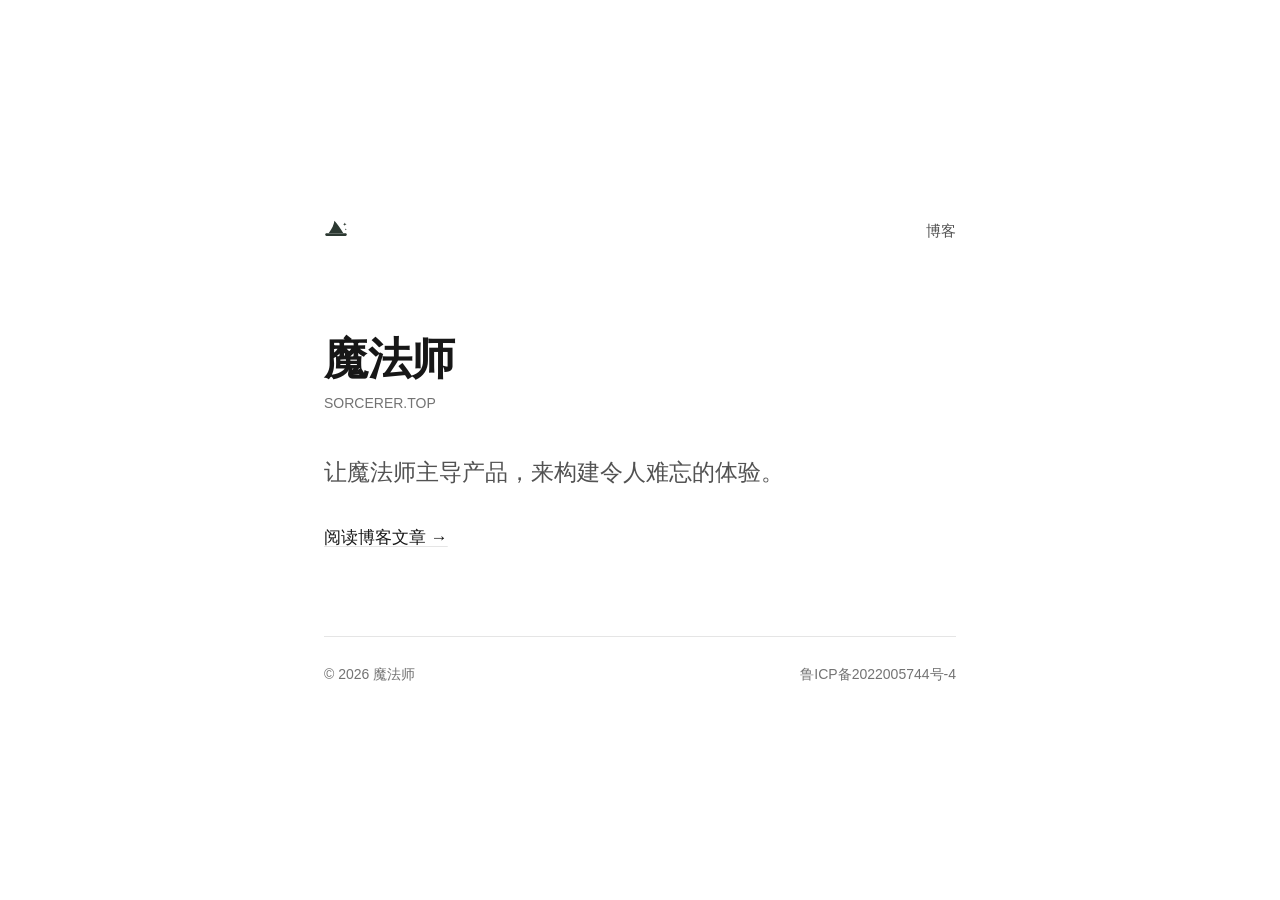
==== index.html @ 6a10215c "Rebuild homepage with minimal typographic layout and new vector mark" ====
<!DOCTYPE html>
<html lang="zh-CN">

<head>
  <meta charset="UTF-8">
  <meta name="viewport" content="width=device-width, initial-scale=1">
  <title>魔法师</title>
  <meta name="description" content="魔法师 —— 让魔法师主导产品，来构建令人难忘的体验。">
  <meta name="theme-color" content="#FFFFFF">
  <link rel="icon" type="image/svg+xml" href="img/mark.svg">
  <link rel="apple-touch-icon" sizes="180x180" href="img/logo.webp">
  <meta name="apple-mobile-web-app-title" content="魔法师">
  <link rel="stylesheet" href="main.css?v=3">
</head>

<body>
  <div class="wrap">

    <header class="head">
      <img class="mark" src="img/mark.svg" alt="" width="24" height="24">
      <a class="blog" href="https://blog.20020831.xyz/" target="_blank" rel="noopener">博客</a>
    </header>

    <main class="main">
      <h1 class="name">魔法师</h1>
      <p class="domain">SORCERER.TOP</p>

      <p class="intro">让魔法师主导产品，来构建令人难忘的体验。</p>

      <p class="more">
        <a href="https://blog.20020831.xyz/" target="_blank" rel="noopener">阅读博客文章&nbsp;→</a>
      </p>
    </main>

    <footer class="foot">
      <span>© 2026 魔法师</span>
      <a class="beian" href="https://beian.miit.gov.cn/" rel="nofollow" target="_blank"><img src="https://vip-img.mofashi.ltd/2/2024/03/05/65e7168e4a93c.png" alt="">鲁ICP备2022005744号-4</a>
    </footer>

  </div>
</body>

</html>
---- main.css ----
@charset "UTF-8";

/* ============================================================
   魔法师 · SORCERER.TOP
   ============================================================ */

:root {
  --bg: #ffffff;
  --text: #171717;
  --text-2: #525252;
  --text-3: #737373;
  --line: #e5e5e5;
}

* {
  box-sizing: border-box;
  margin: 0;
  padding: 0;
}

html {
  -webkit-text-size-adjust: 100%;
}

body {
  background: var(--bg);
  color: var(--text);
  font-family: -apple-system, BlinkMacSystemFont, "Segoe UI", "PingFang SC",
    "Hiragino Sans GB", "Microsoft YaHei", "Noto Sans SC", sans-serif;
  font-size: 16px;
  line-height: 1.6;
  -webkit-font-smoothing: antialiased;
  text-rendering: optimizeLegibility;
}

a {
  color: var(--text);
  text-decoration: none;
}

a:focus-visible {
  outline: 2px solid var(--text);
  outline-offset: 3px;
  border-radius: 2px;
}

p a {
  text-decoration: underline;
  text-decoration-color: var(--line);
  text-decoration-thickness: 1px;
  text-underline-offset: 3px;
  transition: text-decoration-color 150ms ease-out, color 150ms ease-out;
}

p a:hover {
  text-decoration-color: var(--text);
}

/* ============================================================
   骨架
   ============================================================ */

.wrap {
  display: flex;
  flex-direction: column;
  justify-content: center;
  min-height: 100svh;
  max-width: 680px;
  margin: 0 auto;
  padding: 48px 24px;
}

/* ============================================================
   顶栏
   ============================================================ */

.head {
  display: flex;
  align-items: center;
  justify-content: space-between;
  gap: 16px;
}

.mark {
  display: block;
  width: 24px;
  height: 24px;
  opacity: 0.9;
}

.blog {
  font-size: 15px;
  color: var(--text-2);
  padding: 4px 0;
  transition: color 150ms ease-out;
}

.blog:hover {
  color: var(--text);
}

/* ============================================================
   主体
   ============================================================ */

.main {
  margin-top: clamp(44px, 11vh, 84px);
}

.name {
  font-size: 44px;
  font-weight: 600;
  line-height: 1.25;
  letter-spacing: -0.01em;
}

.domain {
  margin-top: 6px;
  font-size: 14px;
  color: var(--text-3);
}

.intro {
  max-width: 24em;
  margin-top: 40px;
  font-size: 23px;
  font-weight: 400;
  line-height: 1.65;
  color: var(--text-2);
}

.more {
  margin-top: 32px;
  font-size: 17px;
}

/* ============================================================
   页脚
   ============================================================ */

.foot {
  display: flex;
  flex-wrap: wrap;
  align-items: center;
  justify-content: space-between;
  gap: 12px;
  margin-top: clamp(48px, 11vh, 84px);
  padding-top: 26px;
  border-top: 1px solid var(--line);
  font-size: 14px;
  color: var(--text-3);
}

.beian {
  display: inline-flex;
  align-items: center;
  gap: 6px;
  color: var(--text-3);
  transition: color 150ms ease-out;
}

.beian img {
  width: 14px;
  height: 14px;
  opacity: 0.55;
  filter: grayscale(1);
}

.beian:hover {
  color: var(--text);
}

/* ============================================================
   窄屏
   ============================================================ */

@media (max-width: 560px) {
  .name {
    font-size: 34px;
  }

  .intro {
    margin-top: 32px;
    font-size: 19px;
    line-height: 1.7;
  }

  .main {
    margin-top: 36px;
  }

  .foot {
    flex-direction: column;
    align-items: flex-start;
    gap: 10px;
  }
}

@media (prefers-reduced-motion: reduce) {
  * {
    transition: none !important;
  }
}
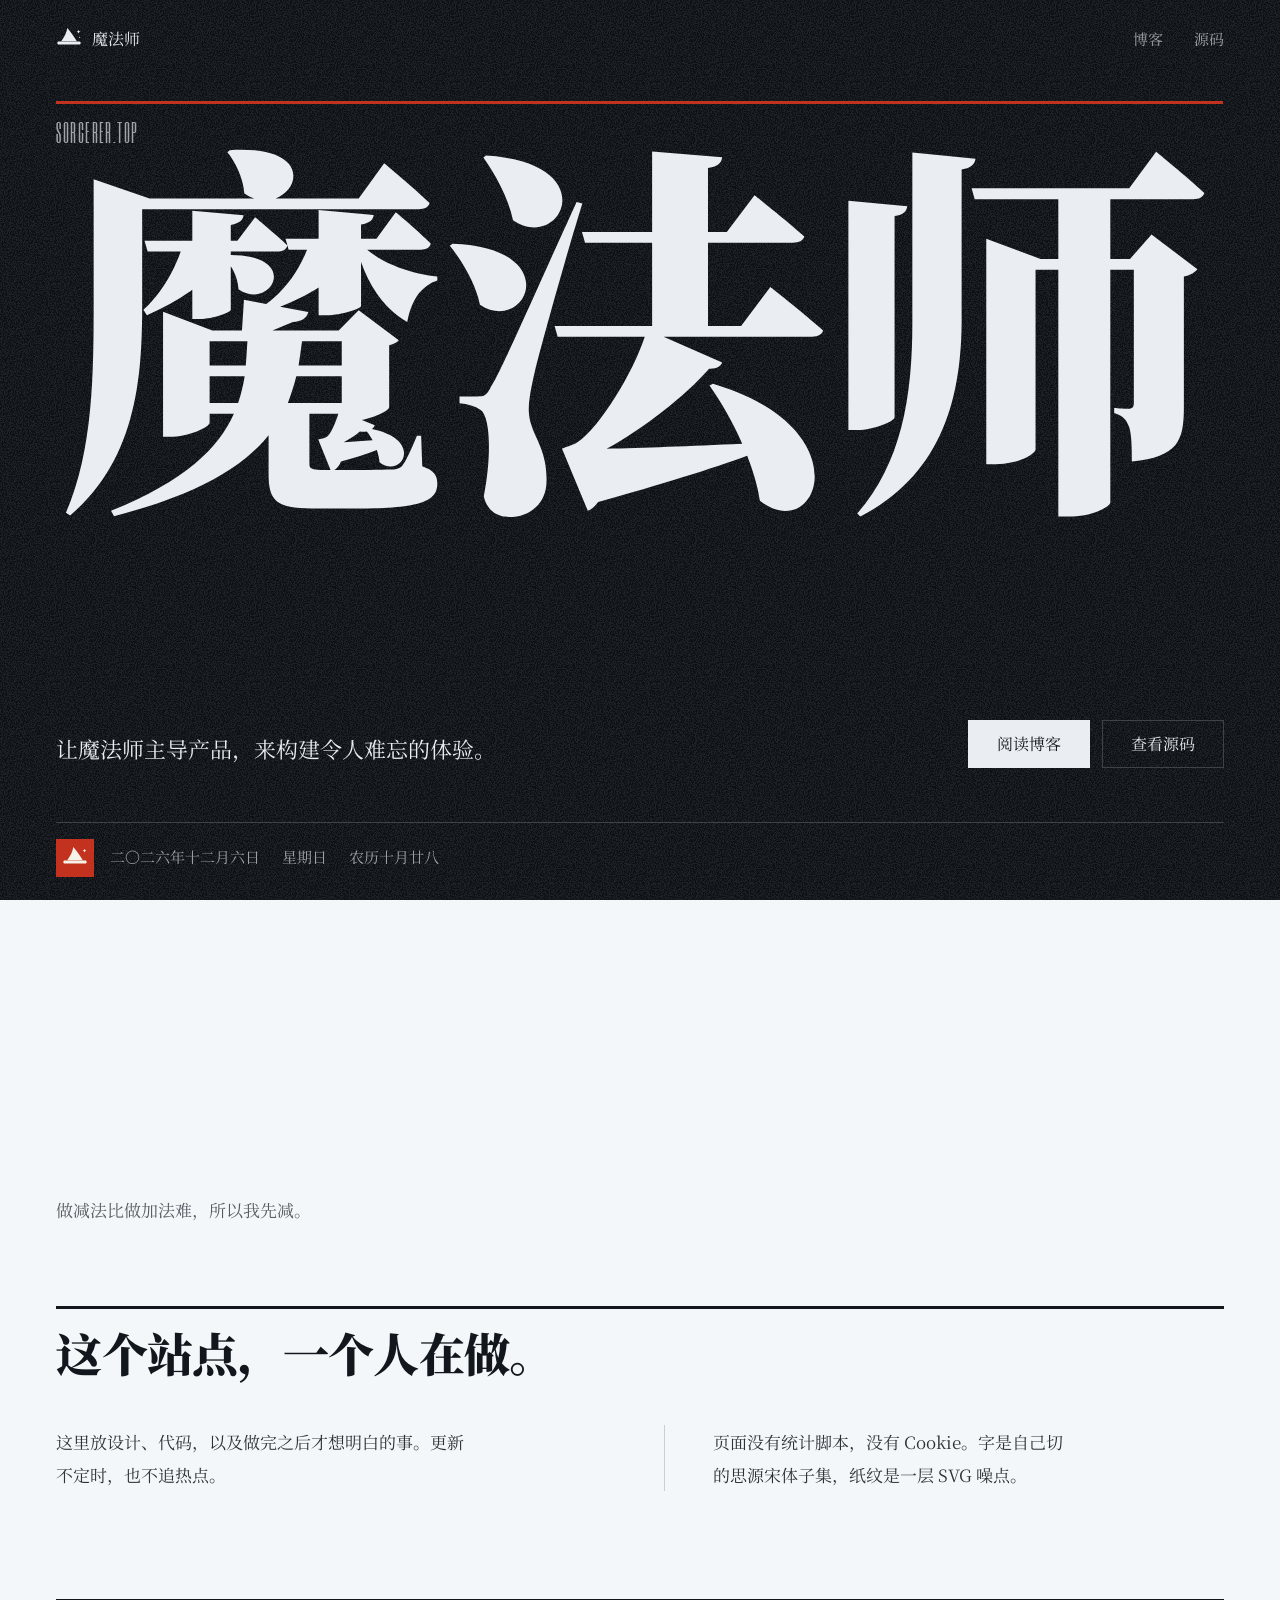
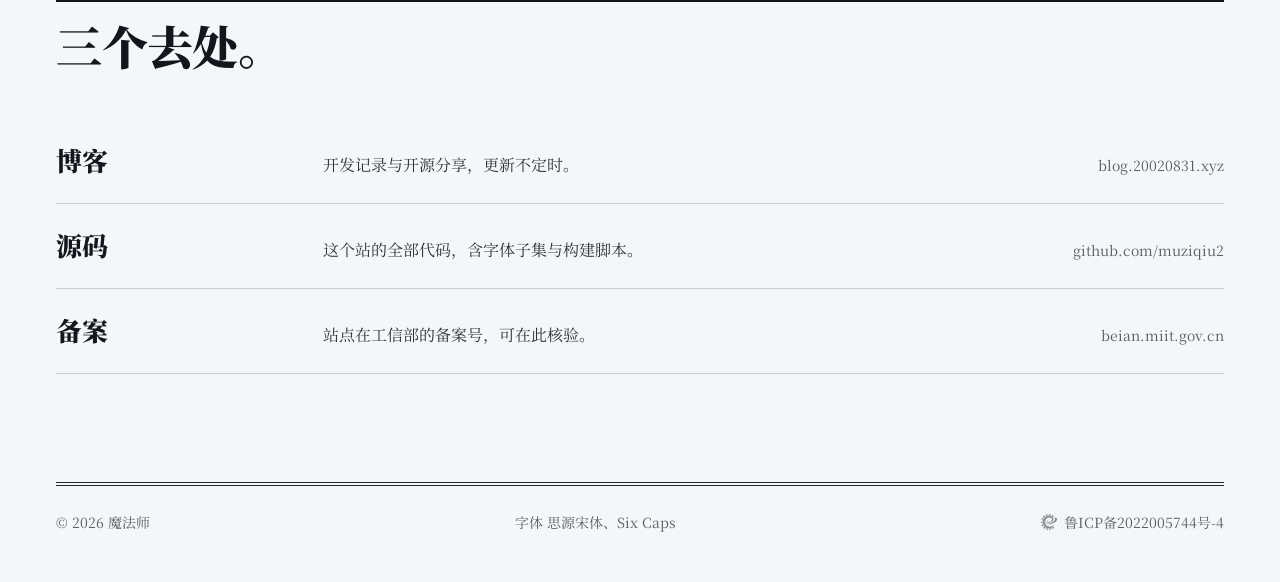
==== commit adbdf623: "Redesign: printed-bill identity, subset serif type, ink band hero - 视觉：一张单页招贴，凉白纸、墨黑、一枚朱红（broadside " ====
--- a/index.html
+++ b/index.html
@@ -4,40 +4,136 @@
 <head>
   <meta charset="UTF-8">
   <meta name="viewport" content="width=device-width, initial-scale=1">
-  <title>魔法师</title>
+  <title>魔法师 · SORCERER.TOP</title>
   <meta name="description" content="魔法师 —— 让魔法师主导产品，来构建令人难忘的体验。">
-  <meta name="theme-color" content="#FFFFFF">
+  <meta name="theme-color" content="#14171c">
+  <script>document.documentElement.classList.add("js");</script>
   <link rel="icon" type="image/svg+xml" href="img/mark.svg">
   <link rel="apple-touch-icon" sizes="180x180" href="img/logo.webp">
   <meta name="apple-mobile-web-app-title" content="魔法师">
-  <link rel="stylesheet" href="main.css?v=3">
+  <link rel="preload" href="fonts/serif-900.woff2" as="font" type="font/woff2" crossorigin>
+  <link rel="preload" href="fonts/serif-400.woff2" as="font" type="font/woff2" crossorigin>
+  <link rel="preload" href="fonts/sixcaps-400.woff2" as="font" type="font/woff2" crossorigin>
+  <link rel="stylesheet" href="main.css?v=4">
+  <script type="application/ld+json">
+    {"@context":"https://schema.org","@type":"WebSite","name":"魔法师","alternateName":"SORCERER.TOP","url":"https://sorcerer.top/","description":"让魔法师主导产品，来构建令人难忘的体验。"}
+  </script>
 </head>
 
 <body>
-  <div class="wrap">
+  <a class="skip" href="#main">跳到正文</a>
 
-    <header class="head">
-      <img class="mark" src="img/mark.svg" alt="" width="24" height="24">
-      <a class="blog" href="https://blog.20020831.xyz/" target="_blank" rel="noopener">博客</a>
-    </header>
+  <header class="hero grain">
+    <div class="shell hero__shell">
 
-    <main class="main">
-      <h1 class="name">魔法师</h1>
-      <p class="domain">SORCERER.TOP</p>
+      <div class="topline">
+        <a class="brand" href="/" aria-label="魔法师，回到首页">
+          <svg class="brand__mark" viewBox="0 0 120 120" width="26" height="26" aria-hidden="true" focusable="false">
+            <g fill="currentColor">
+              <path d="M52 9C50 27 40 50 24 70H96C82 46 66 24 52 9Z" />
+              <path d="M12 71H108C111.3 71 114 74.1 114 78S111.3 85 108 85H12C8.7 85 6 81.9 6 78S8.7 71 12 71Z" />
+              <path transform="translate(104 26)" d="M0-9C1-3.5 3.5-1 9 0C3.5 1 1 3.5 0 9C-1 3.5-3.5 1-9 0C-3.5-1-1-3.5 0-9Z" />
+              <path transform="translate(109 52) scale(.45)" d="M0-9C1-3.5 3.5-1 9 0C3.5 1 1 3.5 0 9C-1 3.5-3.5 1-9 0C-3.5-1-1-3.5 0-9Z" />
+            </g>
+          </svg>
+          <span class="brand__name">魔法师</span>
+        </a>
+        <nav class="nav" aria-label="主导航">
+          <a href="https://blog.20020831.xyz/" target="_blank" rel="noopener">博客</a>
+          <a href="https://github.com/muziqiu2/sorcerer" target="_blank" rel="noopener">源码</a>
+        </nav>
+      </div>
 
-      <p class="intro">让魔法师主导产品，来构建令人难忘的体验。</p>
+      <hr class="rule">
 
-      <p class="more">
-        <a href="https://blog.20020831.xyz/" target="_blank" rel="noopener">阅读博客文章&nbsp;→</a>
-      </p>
-    </main>
+      <p class="wordmark">SORCERER.TOP</p>
 
-    <footer class="foot">
-      <span>© 2026 魔法师</span>
-      <a class="beian" href="https://beian.miit.gov.cn/" rel="nofollow" target="_blank"><img src="https://vip-img.mofashi.ltd/2/2024/03/05/65e7168e4a93c.png" alt="">鲁ICP备2022005744号-4</a>
-    </footer>
+      <h1 class="masthead"><span class="masthead__fit">魔法师</span></h1>
 
-  </div>
+      <div class="hero__foot">
+        <p class="lede">让魔法师主导产品，来构建令人难忘的体验。</p>
+        <div class="actions">
+          <a class="btn btn--solid" href="https://blog.20020831.xyz/" target="_blank" rel="noopener">阅读博客</a>
+          <a class="btn btn--ghost" href="https://github.com/muziqiu2/sorcerer" target="_blank" rel="noopener">查看源码</a>
+        </div>
+      </div>
+
+      <div class="dateline">
+        <span class="seal" aria-hidden="true">
+          <svg viewBox="0 0 120 120" width="26" height="26">
+            <g fill="currentColor">
+              <path d="M52 9C50 27 40 50 24 70H96C82 46 66 24 52 9Z" />
+              <path d="M12 71H108C111.3 71 114 74.1 114 78S111.3 85 108 85H12C8.7 85 6 81.9 6 78S8.7 71 12 71Z" />
+              <path transform="translate(104 26)" d="M0-9C1-3.5 3.5-1 9 0C3.5 1 1 3.5 0 9C-1 3.5-3.5 1-9 0C-3.5-1-1-3.5 0-9Z" />
+            </g>
+          </svg>
+        </span>
+        <p class="dateline__text">
+          <time id="today" datetime="2026-10-29">二〇二六年十月二十九日</time>
+          <span id="weekday">星期四</span>
+          <span id="lunar">农历九月初九</span>
+        </p>
+      </div>
+
+    </div>
+  </header>
+
+  <main id="main">
+
+    <section class="statement shell" aria-labelledby="statement-head">
+      <h2 class="statement__head" id="statement-head">先把问题看穿，<br>再决定它长什么样。</h2>
+      <p class="statement__note">做减法比做加法难，所以我先减。</p>
+    </section>
+
+    <section class="about shell" aria-labelledby="about-head">
+      <h2 class="section-head" id="about-head">这个站点，一个人在做。</h2>
+      <div class="about__body">
+        <p>这里放设计、代码，以及做完之后才想明白的事。更新不定时，也不追热点。</p>
+        <p>页面没有统计脚本，没有 Cookie。字是自己切的思源宋体子集，纸纹是一层 SVG 噪点。</p>
+      </div>
+    </section>
+
+    <section class="places shell" aria-labelledby="places-head">
+      <h2 class="section-head" id="places-head">三个去处。</h2>
+      <ul class="rows">
+        <li>
+          <a class="row" href="https://blog.20020831.xyz/" target="_blank" rel="noopener">
+            <span class="row__name">博客</span>
+            <span class="row__note">开发记录与开源分享，更新不定时。</span>
+            <span class="row__host">blog.20020831.xyz</span>
+          </a>
+        </li>
+        <li>
+          <a class="row" href="https://github.com/muziqiu2/sorcerer" target="_blank" rel="noopener">
+            <span class="row__name">源码</span>
+            <span class="row__note">这个站的全部代码，含字体子集与构建脚本。</span>
+            <span class="row__host">github.com/muziqiu2</span>
+          </a>
+        </li>
+        <li>
+          <a class="row" href="https://beian.miit.gov.cn/" target="_blank" rel="nofollow noopener">
+            <span class="row__name">备案</span>
+            <span class="row__note">站点在工信部的备案号，可在此核验。</span>
+            <span class="row__host">beian.miit.gov.cn</span>
+          </a>
+        </li>
+      </ul>
+    </section>
+
+  </main>
+
+  <footer class="foot shell">
+    <hr class="foot__rule">
+    <div class="foot__grid">
+      <p>© <span id="year">2026</span> 魔法师</p>
+      <p class="foot__colophon">字体 思源宋体、Six Caps</p>
+      <a class="beian" href="https://beian.miit.gov.cn/" target="_blank" rel="nofollow noopener">
+        <img src="img/beian.png" alt="" width="16" height="16">鲁ICP备2022005744号-4
+      </a>
+    </div>
+  </footer>
+
+  <script src="js/app.js?v=4" defer></script>
 </body>
 
 </html>
--- a/main.css
+++ b/main.css
@@ -1,203 +1,2 @@
-@charset "UTF-8";
-
-/* ============================================================
-   魔法师 · SORCERER.TOP
-   ============================================================ */
-
-:root {
-  --bg: #ffffff;
-  --text: #171717;
-  --text-2: #525252;
-  --text-3: #737373;
-  --line: #e5e5e5;
-}
-
-* {
-  box-sizing: border-box;
-  margin: 0;
-  padding: 0;
-}
-
-html {
-  -webkit-text-size-adjust: 100%;
-}
-
-body {
-  background: var(--bg);
-  color: var(--text);
-  font-family: -apple-system, BlinkMacSystemFont, "Segoe UI", "PingFang SC",
-    "Hiragino Sans GB", "Microsoft YaHei", "Noto Sans SC", sans-serif;
-  font-size: 16px;
-  line-height: 1.6;
-  -webkit-font-smoothing: antialiased;
-  text-rendering: optimizeLegibility;
-}
-
-a {
-  color: var(--text);
-  text-decoration: none;
-}
-
-a:focus-visible {
-  outline: 2px solid var(--text);
-  outline-offset: 3px;
-  border-radius: 2px;
-}
-
-p a {
-  text-decoration: underline;
-  text-decoration-color: var(--line);
-  text-decoration-thickness: 1px;
-  text-underline-offset: 3px;
-  transition: text-decoration-color 150ms ease-out, color 150ms ease-out;
-}
-
-p a:hover {
-  text-decoration-color: var(--text);
-}
-
-/* ============================================================
-   骨架
-   ============================================================ */
-
-.wrap {
-  display: flex;
-  flex-direction: column;
-  justify-content: center;
-  min-height: 100svh;
-  max-width: 680px;
-  margin: 0 auto;
-  padding: 48px 24px;
-}
-
-/* ============================================================
-   顶栏
-   ============================================================ */
-
-.head {
-  display: flex;
-  align-items: center;
-  justify-content: space-between;
-  gap: 16px;
-}
-
-.mark {
-  display: block;
-  width: 24px;
-  height: 24px;
-  opacity: 0.9;
-}
-
-.blog {
-  font-size: 15px;
-  color: var(--text-2);
-  padding: 4px 0;
-  transition: color 150ms ease-out;
-}
-
-.blog:hover {
-  color: var(--text);
-}
-
-/* ============================================================
-   主体
-   ============================================================ */
-
-.main {
-  margin-top: clamp(44px, 11vh, 84px);
-}
-
-.name {
-  font-size: 44px;
-  font-weight: 600;
-  line-height: 1.25;
-  letter-spacing: -0.01em;
-}
-
-.domain {
-  margin-top: 6px;
-  font-size: 14px;
-  color: var(--text-3);
-}
-
-.intro {
-  max-width: 24em;
-  margin-top: 40px;
-  font-size: 23px;
-  font-weight: 400;
-  line-height: 1.65;
-  color: var(--text-2);
-}
-
-.more {
-  margin-top: 32px;
-  font-size: 17px;
-}
-
-/* ============================================================
-   页脚
-   ============================================================ */
-
-.foot {
-  display: flex;
-  flex-wrap: wrap;
-  align-items: center;
-  justify-content: space-between;
-  gap: 12px;
-  margin-top: clamp(48px, 11vh, 84px);
-  padding-top: 26px;
-  border-top: 1px solid var(--line);
-  font-size: 14px;
-  color: var(--text-3);
-}
-
-.beian {
-  display: inline-flex;
-  align-items: center;
-  gap: 6px;
-  color: var(--text-3);
-  transition: color 150ms ease-out;
-}
-
-.beian img {
-  width: 14px;
-  height: 14px;
-  opacity: 0.55;
-  filter: grayscale(1);
-}
-
-.beian:hover {
-  color: var(--text);
-}
-
-/* ============================================================
-   窄屏
-   ============================================================ */
-
-@media (max-width: 560px) {
-  .name {
-    font-size: 34px;
-  }
-
-  .intro {
-    margin-top: 32px;
-    font-size: 19px;
-    line-height: 1.7;
-  }
-
-  .main {
-    margin-top: 36px;
-  }
-
-  .foot {
-    flex-direction: column;
-    align-items: flex-start;
-    gap: 10px;
-  }
-}
-
-@media (prefers-reduced-motion: reduce) {
-  * {
-    transition: none !important;
-  }
-}
+/* Hallmark · theme: broadside, adapted · critique: P5 H5 E4 S5 R4 V4 · weakest E, one hero rule collapsed to zero width in flex, fixed */
+:root{--color-paper: oklch(97.4% .005 250);--color-paper-2: oklch(94.6% .007 250);--color-ink: oklch(20% .014 250);--color-ink-band: oklch(17.5% .012 250);--color-ink-2: oklch(31% .012 250);--color-muted: oklch(47% .011 250);--color-rule: oklch(85% .008 250);--color-rule-ink: oklch(28% .012 250);--color-on-ink: oklch(94.5% .006 250);--color-on-ink-muted: oklch(72% .008 250);--color-on-ink-line: oklch(38% .01 250);--color-accent: oklch(54% .185 31);--color-accent-ink: oklch(96% .012 80);--color-focus: oklch(54% .185 31);--font-serif: "Sorcerer Serif", "Songti SC", "Noto Serif CJK SC", "Source Han Serif SC", SimSun, serif;--font-mark: "Six Caps", "Arial Narrow", "Helvetica Neue", sans-serif;--tracking-mark: .06em;--rule-hair: 1px;--rule-bar: 3px;--space-3xs: .25rem;--space-2xs: .5rem;--space-xs: .75rem;--space-sm: 1rem;--space-md: 1.5rem;--space-lg: 2rem;--space-xl: 3rem;--space-2xl: 4.5rem;--space-3xl: 7rem;--space-side: clamp(1.25rem, 4.4vw, 4.75rem);--space-block-top: clamp(1rem, 2.4vh, 1.75rem);--space-block-bottom: clamp(1.25rem, 2.6vh, 2rem);--space-gutter: clamp(1.1rem, 2.4vw, 2rem);--space-flow: clamp(2rem, 6vh, 3.5rem);--space-head: clamp(2rem, 5vh, 3.5rem);--space-sect: clamp(4.5rem, 12vh, 8.5rem);--ease-out: cubic-bezier(.16, 1, .3, 1);--ease-in: cubic-bezier(.7, 0, .84, 0);--dur-micro: .12s;--dur-short: .22s;--dur-long: .42s;--texture-opacity: .07}@font-face{font-family:"Sorcerer Serif";src:url(fonts/serif-400.woff2) format("woff2");font-weight:400;font-style:normal;font-display:swap}@font-face{font-family:"Sorcerer Serif";src:url(fonts/serif-900.woff2) format("woff2");font-weight:900;font-style:normal;font-display:swap}@font-face{font-family:Six Caps;src:url(fonts/sixcaps-400.woff2) format("woff2");font-weight:400;font-style:normal;font-display:swap}*,*:before,*:after{box-sizing:border-box}html{overflow-x:clip;scrollbar-color:var(--color-rule-ink) var(--color-paper);-webkit-text-size-adjust:100%}body{overflow-x:clip;margin:0;background:var(--color-paper);color:var(--color-ink-2);font-family:var(--font-serif);font-size:1.0625rem;line-height:1.75;font-synthesis:none;-webkit-font-smoothing:antialiased;text-rendering:optimizeLegibility}h1,h2,p,ul,figure{margin:0}h1,h2{text-wrap:balance}ul{padding:0;list-style:none}a{color:inherit;text-decoration:none}img,svg{display:block;max-width:100%}::selection{background:var(--color-accent);color:var(--color-accent-ink)}:focus-visible{outline:2px solid var(--color-focus);outline-offset:4px;border-radius:1px}.skip{position:absolute;top:-100%;left:var(--space-sm);z-index:100;padding:var(--space-2xs) var(--space-sm);background:var(--color-ink);color:var(--color-paper);font-size:.875rem}.skip:focus{top:var(--space-2xs)}.shell{width:100%;max-width:1360px;margin-inline:auto;padding-inline:var(--space-side)}.hero{position:relative;isolation:isolate;display:flex;flex-direction:column;min-height:100svh;background:var(--color-ink-band);color:var(--color-on-ink)}.grain:after{content:"";position:absolute;inset:0;z-index:1;pointer-events:none;opacity:var(--texture-opacity);background-size:200px 200px;background-image:url("data:image/svg+xml,%3Csvg xmlns='http://www.w3.org/2000/svg' width='200' height='200'%3E%3Cfilter id='g'%3E%3CfeTurbulence type='fractalNoise' baseFrequency='0.85' numOctaves='2' stitchTiles='stitch'/%3E%3CfeColorMatrix values='0 0 0 0 1 0 0 0 0 1 0 0 0 0 1 0 0 0 9 -4'/%3E%3C/filter%3E%3Crect width='100%25' height='100%25' filter='url(%23g)'/%3E%3C/svg%3E")}.hero__shell{container-type:inline-size;position:relative;z-index:2;display:flex;flex:1;flex-direction:column;padding-block:var(--space-block-top) var(--space-block-bottom)}.topline{display:flex;align-items:center;justify-content:space-between;gap:var(--space-sm)}.brand{display:inline-flex;align-items:center;gap:.6rem;padding-block:var(--space-3xs)}.brand__mark{color:var(--color-on-ink)}.brand__name{font-size:1rem;line-height:1;color:var(--color-on-ink)}.nav{display:flex;gap:var(--space-gutter);font-size:.9375rem;line-height:1}.nav a{padding-block:.55rem;color:var(--color-on-ink-muted);border-bottom:var(--rule-hair) solid transparent;transition:color var(--dur-short) var(--ease-out),border-color var(--dur-short) var(--ease-out)}.nav a:hover,.nav a:active{color:var(--color-on-ink);border-color:var(--color-accent)}.rule{width:100%;height:var(--rule-bar);margin:var(--space-head) 0 0;border:0;background:var(--color-accent);transform-origin:left center}.wordmark{margin-top:var(--space-sm);font-family:var(--font-mark);font-size:clamp(1.0625rem,2.1cqi,1.5rem);font-weight:400;line-height:1;letter-spacing:var(--tracking-mark);color:var(--color-on-ink-muted)}.masthead{margin-top:var(--space-3xs);font-weight:900;line-height:.86;letter-spacing:-.01em;color:var(--color-on-ink);overflow-wrap:break-word;min-width:0}.masthead__fit{display:block;font-size:33cqi;white-space:nowrap}.hero__foot{display:flex;flex-wrap:wrap;align-items:flex-end;justify-content:space-between;gap:var(--space-md) var(--space-xl);margin-top:auto;padding-top:var(--space-flow)}.lede{max-width:22em;font-size:clamp(1.0625rem,2.2cqi,1.375rem);line-height:1.7;color:var(--color-on-ink)}.actions{display:flex;flex-wrap:wrap;gap:var(--space-xs)}.btn{display:inline-flex;align-items:center;justify-content:center;min-height:48px;padding-inline:clamp(1.25rem,2.4cqi,1.75rem);border:var(--rule-hair) solid currentColor;font-size:1rem;line-height:1;transition:background-color var(--dur-short) var(--ease-out),color var(--dur-short) var(--ease-out),border-color var(--dur-short) var(--ease-out)}.btn--solid{background:var(--color-on-ink);border-color:var(--color-on-ink);color:var(--color-ink)}.btn--solid:hover,.btn--solid:active{background:var(--color-accent);border-color:var(--color-accent);color:var(--color-accent-ink)}.btn--ghost{border-color:var(--color-on-ink-line);color:var(--color-on-ink)}.btn--ghost:hover,.btn--ghost:active{border-color:var(--color-on-ink);background:var(--color-on-ink);color:var(--color-ink)}.dateline{display:flex;align-items:center;gap:var(--space-sm);margin-top:var(--space-flow);padding-top:var(--space-sm);border-top:var(--rule-hair) solid var(--color-on-ink-line)}.seal{display:grid;place-items:center;flex:none;width:38px;height:38px;background:var(--color-accent);color:var(--color-accent-ink)}.dateline__text{display:flex;flex-wrap:wrap;gap:.35rem 1.35rem;font-size:.9375rem;line-height:1.5;color:var(--color-on-ink-muted);font-variant-numeric:tabular-nums}.statement{padding-block:var(--space-sect) clamp(3.5rem,9vh,6rem)}.statement__head{max-width:20ch;font-size:clamp(2.15rem,5.4cqi,4.4rem);font-weight:900;line-height:1.18;letter-spacing:-.015em;color:var(--color-ink);overflow-wrap:break-word;min-width:0}.statement__note{max-width:24em;margin-top:var(--space-md);font-size:1.0625rem;color:var(--color-muted)}.section-head{padding-top:var(--space-sm);border-top:var(--rule-bar) solid var(--color-ink);font-size:clamp(2.25rem,3.6cqi,3rem);font-weight:900;line-height:1.2;letter-spacing:-.015em;color:var(--color-ink);overflow-wrap:break-word;min-width:0}.about{padding-bottom:var(--space-sect)}.about__body{display:grid;grid-template-columns:minmax(0,1fr) minmax(0,1fr);gap:var(--space-xl);margin-top:var(--space-head);max-width:74rem}.about__body p{max-width:46ch;font-size:1.0625rem;line-height:1.95}.about__body p+p{padding-left:var(--space-xl);border-left:var(--rule-hair) solid var(--color-rule)}.places{padding-bottom:var(--space-sect)}.rows{margin-top:var(--space-head)}.rows li{border-bottom:var(--rule-hair) solid var(--color-rule)}.row{display:grid;grid-template-columns:minmax(0,2.6fr) minmax(0,7fr) minmax(0,2.4fr);align-items:baseline;gap:var(--space-2xs) var(--space-md);margin-inline:calc(var(--space-sm) * -1);padding:var(--space-md) var(--space-sm);transition:background-color var(--dur-short) var(--ease-out)}.row:hover,.row:active{background:var(--color-paper-2)}.row__name{font-size:clamp(1.25rem,2.2cqi,1.625rem);font-weight:900;line-height:1.3;color:var(--color-ink);text-decoration:underline;text-decoration-color:transparent;text-decoration-thickness:2px;text-underline-offset:.18em;transition:color var(--dur-short) var(--ease-out),text-decoration-color var(--dur-short) var(--ease-out)}.row__note{font-size:1rem;color:var(--color-ink-2)}.row__host{justify-self:end;font-size:.875rem;color:var(--color-muted);transition:color var(--dur-short) var(--ease-out)}.row:hover .row__name,.row:focus-visible .row__name{color:var(--color-accent);text-decoration-color:var(--color-accent)}.row:hover .row__host{color:var(--color-ink)}.foot{padding-bottom:var(--space-xl)}.foot__rule{height:2px;margin:0;border:0;border-top:var(--rule-hair) solid var(--color-rule-ink);border-bottom:var(--rule-hair) solid var(--color-rule-ink);box-sizing:content-box}.foot__grid{display:flex;flex-wrap:wrap;align-items:center;justify-content:space-between;gap:var(--space-xs) var(--space-lg);padding-top:var(--space-md);font-size:.875rem;color:var(--color-muted)}.beian{display:inline-flex;align-items:center;gap:.45rem;color:var(--color-muted);transition:color var(--dur-short) var(--ease-out)}.beian img{width:16px;height:16px;opacity:.75;filter:grayscale(1)}.beian:hover,.beian:active{color:var(--color-ink)}@media (prefers-reduced-motion: no-preference){.js .rule{animation:rule-draw var(--dur-long) var(--ease-out) .12s both}.js .wordmark,.js .masthead,.js .hero__foot,.js .dateline{animation:rise .62s var(--ease-out) both}.js .wordmark{animation-delay:.16s}.js .masthead{animation-delay:.22s}.js .hero__foot{animation-delay:.34s}.js .dateline{animation-delay:.42s}}@keyframes rise{0%{opacity:0;transform:translateY(.5em)}to{opacity:1;transform:none}}@keyframes rule-draw{0%{transform:scaleX(0)}to{transform:none}}@supports (animation-timeline: view()){@media (prefers-reduced-motion: no-preference) and (min-width: 40rem){.statement__head{animation:head-wipe linear both;animation-timeline:view();animation-range:entry 0% cover 35%}}}@keyframes head-wipe{0%{clip-path:inset(0 100% 0 0);transform:translate(-.18em)}to{clip-path:inset(0 0 0 0);transform:none}}.js .statement__head.is-idle{opacity:0;transform:translateY(1.25rem)}.js .statement__head.is-in{opacity:1;transform:none;transition:opacity .62s var(--ease-out),transform .62s var(--ease-out)}@media (max-width: 60rem){.about__body{grid-template-columns:minmax(0,1fr);gap:var(--space-md)}.about__body p+p{padding-left:0;border-left:0;padding-top:var(--space-md);border-top:var(--rule-hair) solid var(--color-rule)}.row{grid-template-columns:minmax(0,1fr);gap:.35rem}.row__host{justify-self:start}}@media (max-width: 40rem){.hero__foot{flex-direction:column;align-items:stretch;margin-top:var(--space-flow)}.dateline{margin-top:auto}.actions{width:100%}.btn{flex:1}.masthead__fit{font-size:32.6cqi}.statement__head{max-width:24ch}.foot__grid{flex-direction:column;align-items:flex-start}}@media (prefers-reduced-motion: reduce){*,*:before,*:after{animation-duration:1ms!important;animation-delay:0ms!important;transition-duration:1ms!important}.js .statement__head.is-idle{opacity:1;transform:none}}
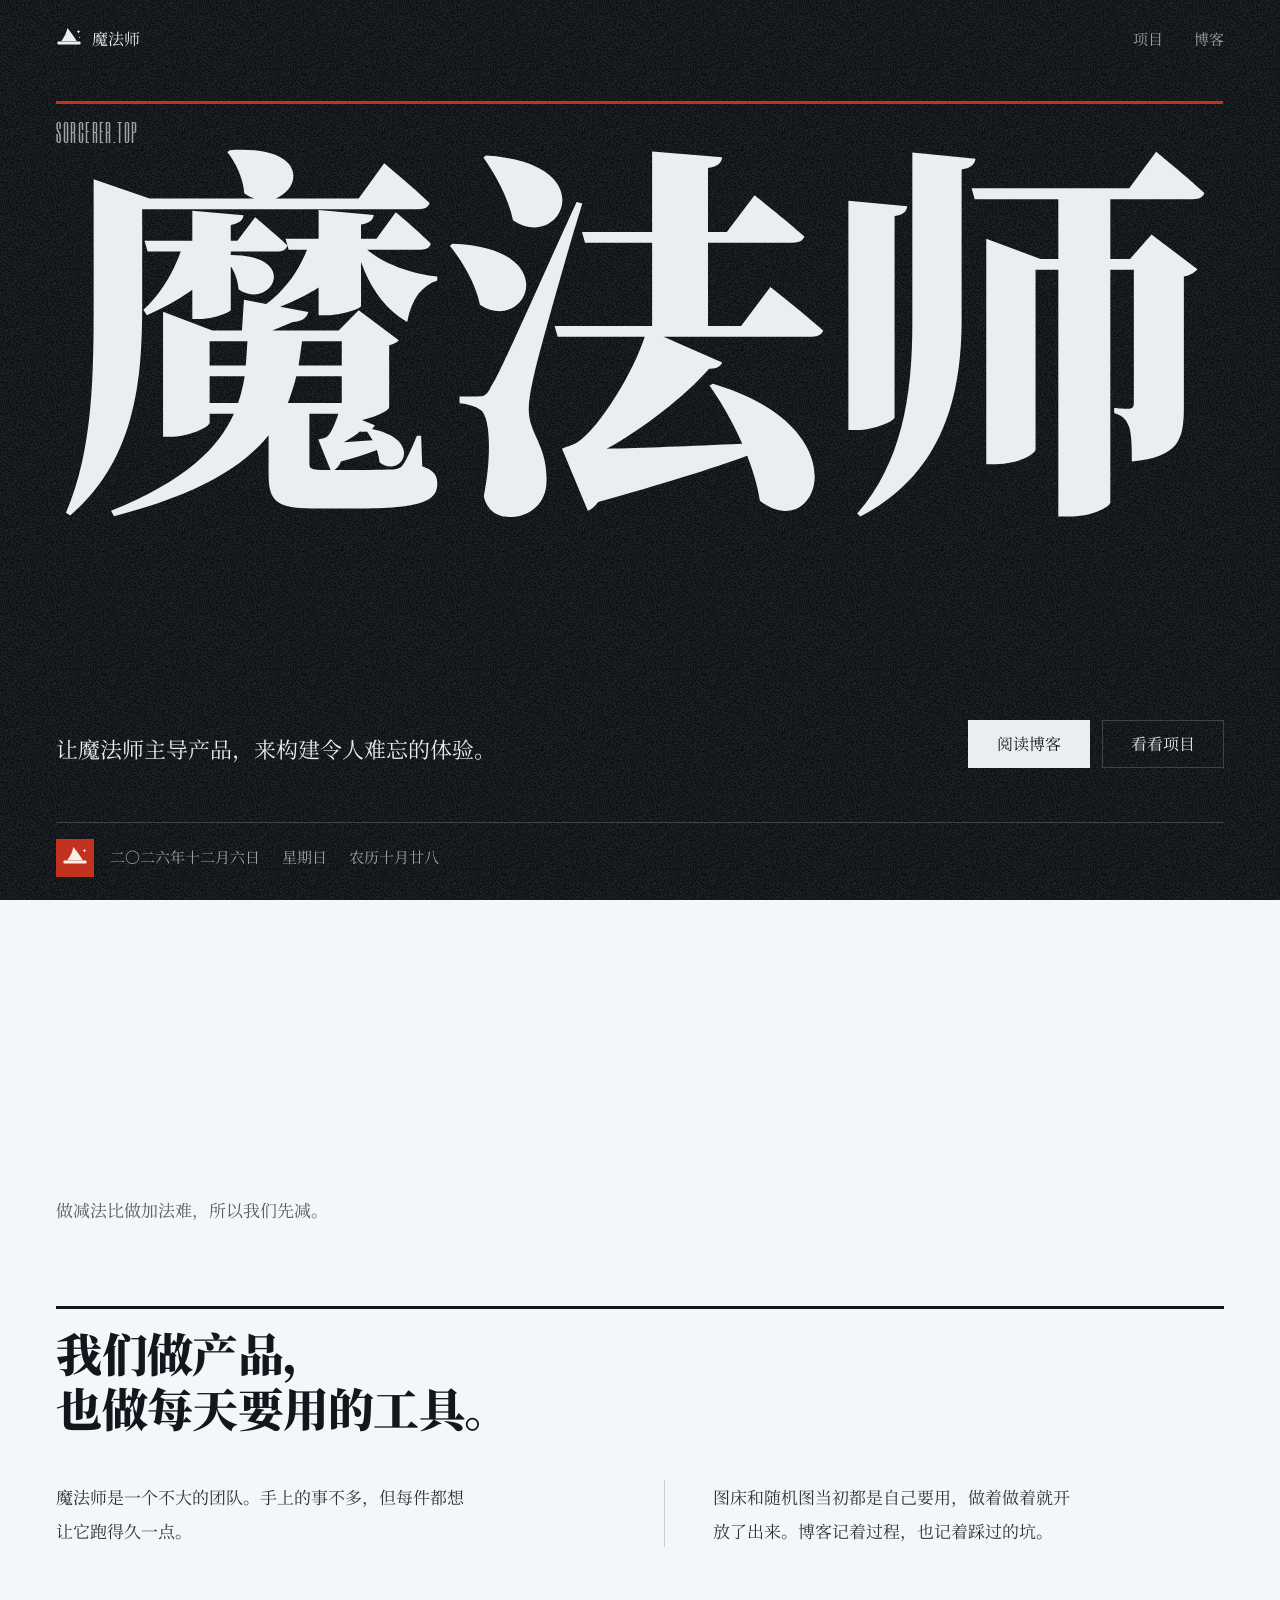
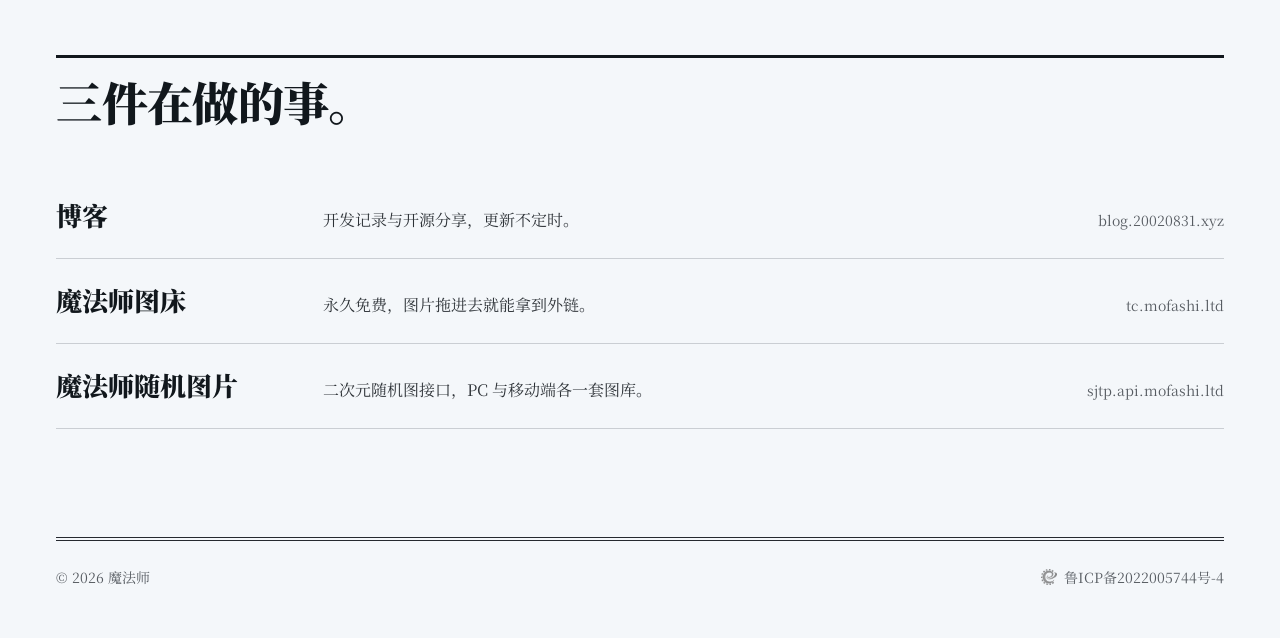
==== commit 81cc0909: "Rewrite copy for the team page, showcase three projects - 文案改为团队视角，删掉一切“这个站怎么做的”自述 - 三个去处改成项目：博客 / 魔" ====
--- a/index.html
+++ b/index.html
@@ -14,9 +14,9 @@
   <link rel="preload" href="fonts/serif-900.woff2" as="font" type="font/woff2" crossorigin>
   <link rel="preload" href="fonts/serif-400.woff2" as="font" type="font/woff2" crossorigin>
   <link rel="preload" href="fonts/sixcaps-400.woff2" as="font" type="font/woff2" crossorigin>
-  <link rel="stylesheet" href="main.css?v=4">
+  <link rel="stylesheet" href="main.css?v=5">
   <script type="application/ld+json">
-    {"@context":"https://schema.org","@type":"WebSite","name":"魔法师","alternateName":"SORCERER.TOP","url":"https://sorcerer.top/","description":"让魔法师主导产品，来构建令人难忘的体验。"}
+    {"@context":"https://schema.org","@type":"Organization","name":"魔法师","alternateName":"SORCERER.TOP","url":"https://sorcerer.top/","description":"让魔法师主导产品，来构建令人难忘的体验。"}
   </script>
 </head>
 
@@ -39,8 +39,8 @@
           <span class="brand__name">魔法师</span>
         </a>
         <nav class="nav" aria-label="主导航">
+          <a href="#projects">项目</a>
           <a href="https://blog.20020831.xyz/" target="_blank" rel="noopener">博客</a>
-          <a href="https://github.com/muziqiu2/sorcerer" target="_blank" rel="noopener">源码</a>
         </nav>
       </div>
 
@@ -54,7 +54,7 @@
         <p class="lede">让魔法师主导产品，来构建令人难忘的体验。</p>
         <div class="actions">
           <a class="btn btn--solid" href="https://blog.20020831.xyz/" target="_blank" rel="noopener">阅读博客</a>
-          <a class="btn btn--ghost" href="https://github.com/muziqiu2/sorcerer" target="_blank" rel="noopener">查看源码</a>
+          <a class="btn btn--ghost" href="#projects">看看项目</a>
         </div>
       </div>
 
@@ -71,7 +71,7 @@
         <p class="dateline__text">
           <time id="today" datetime="2026-10-29">二〇二六年十月二十九日</time>
           <span id="weekday">星期四</span>
-          <span id="lunar">农历九月初九</span>
+          <span id="lunar">农历九月二十</span>
         </p>
       </div>
 
@@ -82,19 +82,19 @@
 
     <section class="statement shell" aria-labelledby="statement-head">
       <h2 class="statement__head" id="statement-head">先把问题看穿，<br>再决定它长什么样。</h2>
-      <p class="statement__note">做减法比做加法难，所以我先减。</p>
+      <p class="statement__note">做减法比做加法难，所以我们先减。</p>
     </section>
 
     <section class="about shell" aria-labelledby="about-head">
-      <h2 class="section-head" id="about-head">这个站点，一个人在做。</h2>
+      <h2 class="section-head" id="about-head">我们做产品，<br class="br-wide">也做每天要用的工具。</h2>
       <div class="about__body">
-        <p>这里放设计、代码，以及做完之后才想明白的事。更新不定时，也不追热点。</p>
-        <p>页面没有统计脚本，没有 Cookie。字是自己切的思源宋体子集，纸纹是一层 SVG 噪点。</p>
+        <p>魔法师是一个不大的团队。手上的事不多，但每件都想让它跑得久一点。</p>
+        <p>图床和随机图当初都是自己要用，做着做着就开放了出来。博客记着过程，也记着踩过的坑。</p>
       </div>
     </section>
 
-    <section class="places shell" aria-labelledby="places-head">
-      <h2 class="section-head" id="places-head">三个去处。</h2>
+    <section class="projects shell" id="projects" aria-labelledby="projects-head">
+      <h2 class="section-head" id="projects-head">三件在做的事。</h2>
       <ul class="rows">
         <li>
           <a class="row" href="https://blog.20020831.xyz/" target="_blank" rel="noopener">
@@ -104,17 +104,17 @@
           </a>
         </li>
         <li>
-          <a class="row" href="https://github.com/muziqiu2/sorcerer" target="_blank" rel="noopener">
-            <span class="row__name">源码</span>
-            <span class="row__note">这个站的全部代码，含字体子集与构建脚本。</span>
-            <span class="row__host">github.com/muziqiu2</span>
+          <a class="row" href="https://tc.mofashi.ltd/" target="_blank" rel="noopener">
+            <span class="row__name">魔法师图床</span>
+            <span class="row__note">永久免费，图片拖进去就能拿到外链。</span>
+            <span class="row__host">tc.mofashi.ltd</span>
           </a>
         </li>
         <li>
-          <a class="row" href="https://beian.miit.gov.cn/" target="_blank" rel="nofollow noopener">
-            <span class="row__name">备案</span>
-            <span class="row__note">站点在工信部的备案号，可在此核验。</span>
-            <span class="row__host">beian.miit.gov.cn</span>
+          <a class="row" href="https://sjtp.api.mofashi.ltd/" target="_blank" rel="noopener">
+            <span class="row__name">魔法师随机图片</span>
+            <span class="row__note">二次元随机图接口，PC 与移动端各一套图库。</span>
+            <span class="row__host">sjtp.api.mofashi.ltd</span>
           </a>
         </li>
       </ul>
@@ -126,14 +126,13 @@
     <hr class="foot__rule">
     <div class="foot__grid">
       <p>© <span id="year">2026</span> 魔法师</p>
-      <p class="foot__colophon">字体 思源宋体、Six Caps</p>
       <a class="beian" href="https://beian.miit.gov.cn/" target="_blank" rel="nofollow noopener">
         <img src="img/beian.png" alt="" width="16" height="16">鲁ICP备2022005744号-4
       </a>
     </div>
   </footer>
 
-  <script src="js/app.js?v=4" defer></script>
+  <script src="js/app.js?v=5" defer></script>
 </body>
 
 </html>
--- a/main.css
+++ b/main.css
@@ -1,2 +1,2 @@
 /* Hallmark · theme: broadside, adapted · critique: P5 H5 E4 S5 R4 V4 · weakest E, one hero rule collapsed to zero width in flex, fixed */
-:root{--color-paper: oklch(97.4% .005 250);--color-paper-2: oklch(94.6% .007 250);--color-ink: oklch(20% .014 250);--color-ink-band: oklch(17.5% .012 250);--color-ink-2: oklch(31% .012 250);--color-muted: oklch(47% .011 250);--color-rule: oklch(85% .008 250);--color-rule-ink: oklch(28% .012 250);--color-on-ink: oklch(94.5% .006 250);--color-on-ink-muted: oklch(72% .008 250);--color-on-ink-line: oklch(38% .01 250);--color-accent: oklch(54% .185 31);--color-accent-ink: oklch(96% .012 80);--color-focus: oklch(54% .185 31);--font-serif: "Sorcerer Serif", "Songti SC", "Noto Serif CJK SC", "Source Han Serif SC", SimSun, serif;--font-mark: "Six Caps", "Arial Narrow", "Helvetica Neue", sans-serif;--tracking-mark: .06em;--rule-hair: 1px;--rule-bar: 3px;--space-3xs: .25rem;--space-2xs: .5rem;--space-xs: .75rem;--space-sm: 1rem;--space-md: 1.5rem;--space-lg: 2rem;--space-xl: 3rem;--space-2xl: 4.5rem;--space-3xl: 7rem;--space-side: clamp(1.25rem, 4.4vw, 4.75rem);--space-block-top: clamp(1rem, 2.4vh, 1.75rem);--space-block-bottom: clamp(1.25rem, 2.6vh, 2rem);--space-gutter: clamp(1.1rem, 2.4vw, 2rem);--space-flow: clamp(2rem, 6vh, 3.5rem);--space-head: clamp(2rem, 5vh, 3.5rem);--space-sect: clamp(4.5rem, 12vh, 8.5rem);--ease-out: cubic-bezier(.16, 1, .3, 1);--ease-in: cubic-bezier(.7, 0, .84, 0);--dur-micro: .12s;--dur-short: .22s;--dur-long: .42s;--texture-opacity: .07}@font-face{font-family:"Sorcerer Serif";src:url(fonts/serif-400.woff2) format("woff2");font-weight:400;font-style:normal;font-display:swap}@font-face{font-family:"Sorcerer Serif";src:url(fonts/serif-900.woff2) format("woff2");font-weight:900;font-style:normal;font-display:swap}@font-face{font-family:Six Caps;src:url(fonts/sixcaps-400.woff2) format("woff2");font-weight:400;font-style:normal;font-display:swap}*,*:before,*:after{box-sizing:border-box}html{overflow-x:clip;scrollbar-color:var(--color-rule-ink) var(--color-paper);-webkit-text-size-adjust:100%}body{overflow-x:clip;margin:0;background:var(--color-paper);color:var(--color-ink-2);font-family:var(--font-serif);font-size:1.0625rem;line-height:1.75;font-synthesis:none;-webkit-font-smoothing:antialiased;text-rendering:optimizeLegibility}h1,h2,p,ul,figure{margin:0}h1,h2{text-wrap:balance}ul{padding:0;list-style:none}a{color:inherit;text-decoration:none}img,svg{display:block;max-width:100%}::selection{background:var(--color-accent);color:var(--color-accent-ink)}:focus-visible{outline:2px solid var(--color-focus);outline-offset:4px;border-radius:1px}.skip{position:absolute;top:-100%;left:var(--space-sm);z-index:100;padding:var(--space-2xs) var(--space-sm);background:var(--color-ink);color:var(--color-paper);font-size:.875rem}.skip:focus{top:var(--space-2xs)}.shell{width:100%;max-width:1360px;margin-inline:auto;padding-inline:var(--space-side)}.hero{position:relative;isolation:isolate;display:flex;flex-direction:column;min-height:100svh;background:var(--color-ink-band);color:var(--color-on-ink)}.grain:after{content:"";position:absolute;inset:0;z-index:1;pointer-events:none;opacity:var(--texture-opacity);background-size:200px 200px;background-image:url("data:image/svg+xml,%3Csvg xmlns='http://www.w3.org/2000/svg' width='200' height='200'%3E%3Cfilter id='g'%3E%3CfeTurbulence type='fractalNoise' baseFrequency='0.85' numOctaves='2' stitchTiles='stitch'/%3E%3CfeColorMatrix values='0 0 0 0 1 0 0 0 0 1 0 0 0 0 1 0 0 0 9 -4'/%3E%3C/filter%3E%3Crect width='100%25' height='100%25' filter='url(%23g)'/%3E%3C/svg%3E")}.hero__shell{container-type:inline-size;position:relative;z-index:2;display:flex;flex:1;flex-direction:column;padding-block:var(--space-block-top) var(--space-block-bottom)}.topline{display:flex;align-items:center;justify-content:space-between;gap:var(--space-sm)}.brand{display:inline-flex;align-items:center;gap:.6rem;padding-block:var(--space-3xs)}.brand__mark{color:var(--color-on-ink)}.brand__name{font-size:1rem;line-height:1;color:var(--color-on-ink)}.nav{display:flex;gap:var(--space-gutter);font-size:.9375rem;line-height:1}.nav a{padding-block:.55rem;color:var(--color-on-ink-muted);border-bottom:var(--rule-hair) solid transparent;transition:color var(--dur-short) var(--ease-out),border-color var(--dur-short) var(--ease-out)}.nav a:hover,.nav a:active{color:var(--color-on-ink);border-color:var(--color-accent)}.rule{width:100%;height:var(--rule-bar);margin:var(--space-head) 0 0;border:0;background:var(--color-accent);transform-origin:left center}.wordmark{margin-top:var(--space-sm);font-family:var(--font-mark);font-size:clamp(1.0625rem,2.1cqi,1.5rem);font-weight:400;line-height:1;letter-spacing:var(--tracking-mark);color:var(--color-on-ink-muted)}.masthead{margin-top:var(--space-3xs);font-weight:900;line-height:.86;letter-spacing:-.01em;color:var(--color-on-ink);overflow-wrap:break-word;min-width:0}.masthead__fit{display:block;font-size:33cqi;white-space:nowrap}.hero__foot{display:flex;flex-wrap:wrap;align-items:flex-end;justify-content:space-between;gap:var(--space-md) var(--space-xl);margin-top:auto;padding-top:var(--space-flow)}.lede{max-width:22em;font-size:clamp(1.0625rem,2.2cqi,1.375rem);line-height:1.7;color:var(--color-on-ink)}.actions{display:flex;flex-wrap:wrap;gap:var(--space-xs)}.btn{display:inline-flex;align-items:center;justify-content:center;min-height:48px;padding-inline:clamp(1.25rem,2.4cqi,1.75rem);border:var(--rule-hair) solid currentColor;font-size:1rem;line-height:1;transition:background-color var(--dur-short) var(--ease-out),color var(--dur-short) var(--ease-out),border-color var(--dur-short) var(--ease-out)}.btn--solid{background:var(--color-on-ink);border-color:var(--color-on-ink);color:var(--color-ink)}.btn--solid:hover,.btn--solid:active{background:var(--color-accent);border-color:var(--color-accent);color:var(--color-accent-ink)}.btn--ghost{border-color:var(--color-on-ink-line);color:var(--color-on-ink)}.btn--ghost:hover,.btn--ghost:active{border-color:var(--color-on-ink);background:var(--color-on-ink);color:var(--color-ink)}.dateline{display:flex;align-items:center;gap:var(--space-sm);margin-top:var(--space-flow);padding-top:var(--space-sm);border-top:var(--rule-hair) solid var(--color-on-ink-line)}.seal{display:grid;place-items:center;flex:none;width:38px;height:38px;background:var(--color-accent);color:var(--color-accent-ink)}.dateline__text{display:flex;flex-wrap:wrap;gap:.35rem 1.35rem;font-size:.9375rem;line-height:1.5;color:var(--color-on-ink-muted);font-variant-numeric:tabular-nums}.statement{padding-block:var(--space-sect) clamp(3.5rem,9vh,6rem)}.statement__head{max-width:20ch;font-size:clamp(2.15rem,5.4cqi,4.4rem);font-weight:900;line-height:1.18;letter-spacing:-.015em;color:var(--color-ink);overflow-wrap:break-word;min-width:0}.statement__note{max-width:24em;margin-top:var(--space-md);font-size:1.0625rem;color:var(--color-muted)}.section-head{padding-top:var(--space-sm);border-top:var(--rule-bar) solid var(--color-ink);font-size:clamp(2.25rem,3.6cqi,3rem);font-weight:900;line-height:1.2;letter-spacing:-.015em;color:var(--color-ink);overflow-wrap:break-word;min-width:0}.about{padding-bottom:var(--space-sect)}.about__body{display:grid;grid-template-columns:minmax(0,1fr) minmax(0,1fr);gap:var(--space-xl);margin-top:var(--space-head);max-width:74rem}.about__body p{max-width:46ch;font-size:1.0625rem;line-height:1.95}.about__body p+p{padding-left:var(--space-xl);border-left:var(--rule-hair) solid var(--color-rule)}.places{padding-bottom:var(--space-sect)}.rows{margin-top:var(--space-head)}.rows li{border-bottom:var(--rule-hair) solid var(--color-rule)}.row{display:grid;grid-template-columns:minmax(0,2.6fr) minmax(0,7fr) minmax(0,2.4fr);align-items:baseline;gap:var(--space-2xs) var(--space-md);margin-inline:calc(var(--space-sm) * -1);padding:var(--space-md) var(--space-sm);transition:background-color var(--dur-short) var(--ease-out)}.row:hover,.row:active{background:var(--color-paper-2)}.row__name{font-size:clamp(1.25rem,2.2cqi,1.625rem);font-weight:900;line-height:1.3;color:var(--color-ink);text-decoration:underline;text-decoration-color:transparent;text-decoration-thickness:2px;text-underline-offset:.18em;transition:color var(--dur-short) var(--ease-out),text-decoration-color var(--dur-short) var(--ease-out)}.row__note{font-size:1rem;color:var(--color-ink-2)}.row__host{justify-self:end;font-size:.875rem;color:var(--color-muted);transition:color var(--dur-short) var(--ease-out)}.row:hover .row__name,.row:focus-visible .row__name{color:var(--color-accent);text-decoration-color:var(--color-accent)}.row:hover .row__host{color:var(--color-ink)}.foot{padding-bottom:var(--space-xl)}.foot__rule{height:2px;margin:0;border:0;border-top:var(--rule-hair) solid var(--color-rule-ink);border-bottom:var(--rule-hair) solid var(--color-rule-ink);box-sizing:content-box}.foot__grid{display:flex;flex-wrap:wrap;align-items:center;justify-content:space-between;gap:var(--space-xs) var(--space-lg);padding-top:var(--space-md);font-size:.875rem;color:var(--color-muted)}.beian{display:inline-flex;align-items:center;gap:.45rem;color:var(--color-muted);transition:color var(--dur-short) var(--ease-out)}.beian img{width:16px;height:16px;opacity:.75;filter:grayscale(1)}.beian:hover,.beian:active{color:var(--color-ink)}@media (prefers-reduced-motion: no-preference){.js .rule{animation:rule-draw var(--dur-long) var(--ease-out) .12s both}.js .wordmark,.js .masthead,.js .hero__foot,.js .dateline{animation:rise .62s var(--ease-out) both}.js .wordmark{animation-delay:.16s}.js .masthead{animation-delay:.22s}.js .hero__foot{animation-delay:.34s}.js .dateline{animation-delay:.42s}}@keyframes rise{0%{opacity:0;transform:translateY(.5em)}to{opacity:1;transform:none}}@keyframes rule-draw{0%{transform:scaleX(0)}to{transform:none}}@supports (animation-timeline: view()){@media (prefers-reduced-motion: no-preference) and (min-width: 40rem){.statement__head{animation:head-wipe linear both;animation-timeline:view();animation-range:entry 0% cover 35%}}}@keyframes head-wipe{0%{clip-path:inset(0 100% 0 0);transform:translate(-.18em)}to{clip-path:inset(0 0 0 0);transform:none}}.js .statement__head.is-idle{opacity:0;transform:translateY(1.25rem)}.js .statement__head.is-in{opacity:1;transform:none;transition:opacity .62s var(--ease-out),transform .62s var(--ease-out)}@media (max-width: 60rem){.about__body{grid-template-columns:minmax(0,1fr);gap:var(--space-md)}.about__body p+p{padding-left:0;border-left:0;padding-top:var(--space-md);border-top:var(--rule-hair) solid var(--color-rule)}.row{grid-template-columns:minmax(0,1fr);gap:.35rem}.row__host{justify-self:start}}@media (max-width: 40rem){.hero__foot{flex-direction:column;align-items:stretch;margin-top:var(--space-flow)}.dateline{margin-top:auto}.actions{width:100%}.btn{flex:1}.masthead__fit{font-size:32.6cqi}.statement__head{max-width:24ch}.foot__grid{flex-direction:column;align-items:flex-start}}@media (prefers-reduced-motion: reduce){*,*:before,*:after{animation-duration:1ms!important;animation-delay:0ms!important;transition-duration:1ms!important}.js .statement__head.is-idle{opacity:1;transform:none}}
+:root{--color-paper: oklch(97.4% .005 250);--color-paper-2: oklch(94.6% .007 250);--color-ink: oklch(20% .014 250);--color-ink-band: oklch(17.5% .012 250);--color-ink-2: oklch(31% .012 250);--color-muted: oklch(47% .011 250);--color-rule: oklch(85% .008 250);--color-rule-ink: oklch(28% .012 250);--color-on-ink: oklch(94.5% .006 250);--color-on-ink-muted: oklch(72% .008 250);--color-on-ink-line: oklch(38% .01 250);--color-accent: oklch(54% .185 31);--color-accent-ink: oklch(96% .012 80);--color-focus: oklch(54% .185 31);--font-serif: "Sorcerer Serif", "Songti SC", "Noto Serif CJK SC", "Source Han Serif SC", SimSun, serif;--font-mark: "Six Caps", "Arial Narrow", "Helvetica Neue", sans-serif;--tracking-mark: .06em;--rule-hair: 1px;--rule-bar: 3px;--space-3xs: .25rem;--space-2xs: .5rem;--space-xs: .75rem;--space-sm: 1rem;--space-md: 1.5rem;--space-lg: 2rem;--space-xl: 3rem;--space-2xl: 4.5rem;--space-3xl: 7rem;--space-side: clamp(1.25rem, 4.4vw, 4.75rem);--space-block-top: clamp(1rem, 2.4vh, 1.75rem);--space-block-bottom: clamp(1.25rem, 2.6vh, 2rem);--space-gutter: clamp(1.1rem, 2.4vw, 2rem);--space-flow: clamp(2rem, 6vh, 3.5rem);--space-head: clamp(2rem, 5vh, 3.5rem);--space-sect: clamp(4.5rem, 12vh, 8.5rem);--ease-out: cubic-bezier(.16, 1, .3, 1);--ease-in: cubic-bezier(.7, 0, .84, 0);--dur-micro: .12s;--dur-short: .22s;--dur-long: .42s;--texture-opacity: .07}@font-face{font-family:"Sorcerer Serif";src:url(fonts/serif-400.woff2) format("woff2");font-weight:400;font-style:normal;font-display:swap}@font-face{font-family:"Sorcerer Serif";src:url(fonts/serif-900.woff2) format("woff2");font-weight:900;font-style:normal;font-display:swap}@font-face{font-family:Six Caps;src:url(fonts/sixcaps-400.woff2) format("woff2");font-weight:400;font-style:normal;font-display:swap}*,*:before,*:after{box-sizing:border-box}html{overflow-x:clip;scrollbar-color:var(--color-rule-ink) var(--color-paper);-webkit-text-size-adjust:100%}body{overflow-x:clip;margin:0;background:var(--color-paper);color:var(--color-ink-2);font-family:var(--font-serif);font-size:1.0625rem;line-height:1.75;font-synthesis:none;-webkit-font-smoothing:antialiased;text-rendering:optimizeLegibility}h1,h2,p,ul,figure{margin:0}h1,h2{text-wrap:balance}ul{padding:0;list-style:none}a{color:inherit;text-decoration:none}img,svg{display:block;max-width:100%}::selection{background:var(--color-accent);color:var(--color-accent-ink)}:focus-visible{outline:2px solid var(--color-focus);outline-offset:4px;border-radius:1px}.skip{position:absolute;top:-100%;left:var(--space-sm);z-index:100;padding:var(--space-2xs) var(--space-sm);background:var(--color-ink);color:var(--color-paper);font-size:.875rem}.skip:focus{top:var(--space-2xs)}.shell{width:100%;max-width:1360px;margin-inline:auto;padding-inline:var(--space-side)}.hero{position:relative;isolation:isolate;display:flex;flex-direction:column;min-height:100svh;background:var(--color-ink-band);color:var(--color-on-ink)}.grain:after{content:"";position:absolute;inset:0;z-index:1;pointer-events:none;opacity:var(--texture-opacity);background-size:200px 200px;background-image:url("data:image/svg+xml,%3Csvg xmlns='http://www.w3.org/2000/svg' width='200' height='200'%3E%3Cfilter id='g'%3E%3CfeTurbulence type='fractalNoise' baseFrequency='0.85' numOctaves='2' stitchTiles='stitch'/%3E%3CfeColorMatrix values='0 0 0 0 1 0 0 0 0 1 0 0 0 0 1 0 0 0 9 -4'/%3E%3C/filter%3E%3Crect width='100%25' height='100%25' filter='url(%23g)'/%3E%3C/svg%3E")}.hero__shell{container-type:inline-size;position:relative;z-index:2;display:flex;flex:1;flex-direction:column;padding-block:var(--space-block-top) var(--space-block-bottom)}.topline{display:flex;align-items:center;justify-content:space-between;gap:var(--space-sm)}.brand{display:inline-flex;align-items:center;gap:.6rem;padding-block:var(--space-3xs)}.brand__mark{color:var(--color-on-ink)}.brand__name{font-size:1rem;line-height:1;color:var(--color-on-ink)}.nav{display:flex;gap:var(--space-gutter);font-size:.9375rem;line-height:1}.nav a{padding-block:.55rem;color:var(--color-on-ink-muted);border-bottom:var(--rule-hair) solid transparent;transition:color var(--dur-short) var(--ease-out),border-color var(--dur-short) var(--ease-out)}.nav a:hover,.nav a:active{color:var(--color-on-ink);border-color:var(--color-accent)}.rule{width:100%;height:var(--rule-bar);margin:var(--space-head) 0 0;border:0;background:var(--color-accent);transform-origin:left center}.wordmark{margin-top:var(--space-sm);font-family:var(--font-mark);font-size:clamp(1.0625rem,2.1cqi,1.5rem);font-weight:400;line-height:1;letter-spacing:var(--tracking-mark);color:var(--color-on-ink-muted)}.masthead{margin-top:var(--space-3xs);font-weight:900;line-height:.86;letter-spacing:-.01em;color:var(--color-on-ink);overflow-wrap:break-word;min-width:0}.masthead__fit{display:block;font-size:33cqi;white-space:nowrap}.hero__foot{display:flex;flex-wrap:wrap;align-items:flex-end;justify-content:space-between;gap:var(--space-md) var(--space-xl);margin-top:auto;padding-top:var(--space-flow)}.lede{max-width:22em;font-size:clamp(1.0625rem,2.2cqi,1.375rem);line-height:1.7;color:var(--color-on-ink)}.actions{display:flex;flex-wrap:wrap;gap:var(--space-xs)}.btn{display:inline-flex;align-items:center;justify-content:center;min-height:48px;padding-inline:clamp(1.25rem,2.4cqi,1.75rem);border:var(--rule-hair) solid currentColor;font-size:1rem;line-height:1;transition:background-color var(--dur-short) var(--ease-out),color var(--dur-short) var(--ease-out),border-color var(--dur-short) var(--ease-out)}.btn--solid{background:var(--color-on-ink);border-color:var(--color-on-ink);color:var(--color-ink)}.btn--solid:hover,.btn--solid:active{background:var(--color-accent);border-color:var(--color-accent);color:var(--color-accent-ink)}.btn--ghost{border-color:var(--color-on-ink-line);color:var(--color-on-ink)}.btn--ghost:hover,.btn--ghost:active{border-color:var(--color-on-ink);background:var(--color-on-ink);color:var(--color-ink)}.dateline{display:flex;align-items:center;gap:var(--space-sm);margin-top:var(--space-flow);padding-top:var(--space-sm);border-top:var(--rule-hair) solid var(--color-on-ink-line)}.seal{display:grid;place-items:center;flex:none;width:38px;height:38px;background:var(--color-accent);color:var(--color-accent-ink)}.dateline__text{display:flex;flex-wrap:wrap;gap:.35rem 1.35rem;font-size:.9375rem;line-height:1.5;color:var(--color-on-ink-muted);font-variant-numeric:tabular-nums}.statement{padding-block:var(--space-sect) clamp(3.5rem,9vh,6rem)}.statement__head{max-width:20ch;font-size:clamp(2.15rem,5.4cqi,4.4rem);font-weight:900;line-height:1.18;letter-spacing:-.015em;color:var(--color-ink);overflow-wrap:break-word;min-width:0}.statement__note{max-width:24em;margin-top:var(--space-md);font-size:1.0625rem;color:var(--color-muted)}.section-head{padding-top:var(--space-sm);border-top:var(--rule-bar) solid var(--color-ink);font-size:clamp(2.25rem,3.6cqi,3rem);font-weight:900;line-height:1.2;letter-spacing:-.015em;color:var(--color-ink);overflow-wrap:break-word;min-width:0}.about{padding-bottom:var(--space-sect)}.about__body{display:grid;grid-template-columns:minmax(0,1fr) minmax(0,1fr);gap:var(--space-xl);margin-top:var(--space-head);max-width:74rem}.about__body p{max-width:46ch;font-size:1.0625rem;line-height:1.95}.about__body p+p{padding-left:var(--space-xl);border-left:var(--rule-hair) solid var(--color-rule)}.projects{padding-bottom:var(--space-sect)}.rows{margin-top:var(--space-head)}.rows li{border-bottom:var(--rule-hair) solid var(--color-rule)}.row{display:grid;grid-template-columns:minmax(0,2.6fr) minmax(0,7fr) minmax(0,2.4fr);align-items:baseline;gap:var(--space-2xs) var(--space-md);margin-inline:calc(var(--space-sm) * -1);padding:var(--space-md) var(--space-sm);transition:background-color var(--dur-short) var(--ease-out)}.row:hover,.row:active{background:var(--color-paper-2)}.row__name{font-size:clamp(1.25rem,2.2cqi,1.625rem);font-weight:900;line-height:1.3;color:var(--color-ink);text-decoration:underline;text-decoration-color:transparent;text-decoration-thickness:2px;text-underline-offset:.18em;transition:color var(--dur-short) var(--ease-out),text-decoration-color var(--dur-short) var(--ease-out)}.row__note{font-size:1rem;color:var(--color-ink-2)}.row__host{justify-self:end;font-size:.875rem;color:var(--color-muted);transition:color var(--dur-short) var(--ease-out)}.row:hover .row__name,.row:focus-visible .row__name{color:var(--color-accent);text-decoration-color:var(--color-accent)}.row:hover .row__host{color:var(--color-ink)}.foot{padding-bottom:var(--space-xl)}.foot__rule{height:2px;margin:0;border:0;border-top:var(--rule-hair) solid var(--color-rule-ink);border-bottom:var(--rule-hair) solid var(--color-rule-ink);box-sizing:content-box}.foot__grid{display:flex;flex-wrap:wrap;align-items:center;justify-content:space-between;gap:var(--space-xs) var(--space-lg);padding-top:var(--space-md);font-size:.875rem;color:var(--color-muted)}.beian{display:inline-flex;align-items:center;gap:.45rem;color:var(--color-muted);transition:color var(--dur-short) var(--ease-out)}.beian img{width:16px;height:16px;opacity:.75;filter:grayscale(1)}.beian:hover,.beian:active{color:var(--color-ink)}@media (prefers-reduced-motion: no-preference){.js .rule{animation:rule-draw var(--dur-long) var(--ease-out) .12s both}.js .wordmark,.js .masthead,.js .hero__foot,.js .dateline{animation:rise .62s var(--ease-out) both}.js .wordmark{animation-delay:.16s}.js .masthead{animation-delay:.22s}.js .hero__foot{animation-delay:.34s}.js .dateline{animation-delay:.42s}}@keyframes rise{0%{opacity:0;transform:translateY(.5em)}to{opacity:1;transform:none}}@keyframes rule-draw{0%{transform:scaleX(0)}to{transform:none}}@supports (animation-timeline: view()){@media (prefers-reduced-motion: no-preference) and (min-width: 40rem){.statement__head{animation:head-wipe linear both;animation-timeline:view();animation-range:entry 0% cover 35%}}}@keyframes head-wipe{0%{clip-path:inset(0 100% 0 0);transform:translate(-.18em)}to{clip-path:inset(0 0 0 0);transform:none}}.js .statement__head.is-idle{opacity:0;transform:translateY(1.25rem)}.js .statement__head.is-in{opacity:1;transform:none;transition:opacity .62s var(--ease-out),transform .62s var(--ease-out)}@media (max-width: 60rem){.about__body{grid-template-columns:minmax(0,1fr);gap:var(--space-md)}.about__body p+p{padding-left:0;border-left:0;padding-top:var(--space-md);border-top:var(--rule-hair) solid var(--color-rule)}.row{grid-template-columns:minmax(0,1fr);gap:.35rem}.row__host{justify-self:start}}@media (max-width: 40rem){.br-wide{display:none}.hero__foot{flex-direction:column;align-items:stretch;margin-top:var(--space-flow)}.dateline{margin-top:auto}.actions{width:100%}.btn{flex:1}.masthead__fit{font-size:32.6cqi}.statement__head{max-width:24ch}.foot__grid{flex-direction:column;align-items:flex-start}}@media (prefers-reduced-motion: reduce){*,*:before,*:after{animation-duration:1ms!important;animation-delay:0ms!important;transition-duration:1ms!important}.js .statement__head.is-idle{opacity:1;transform:none}}
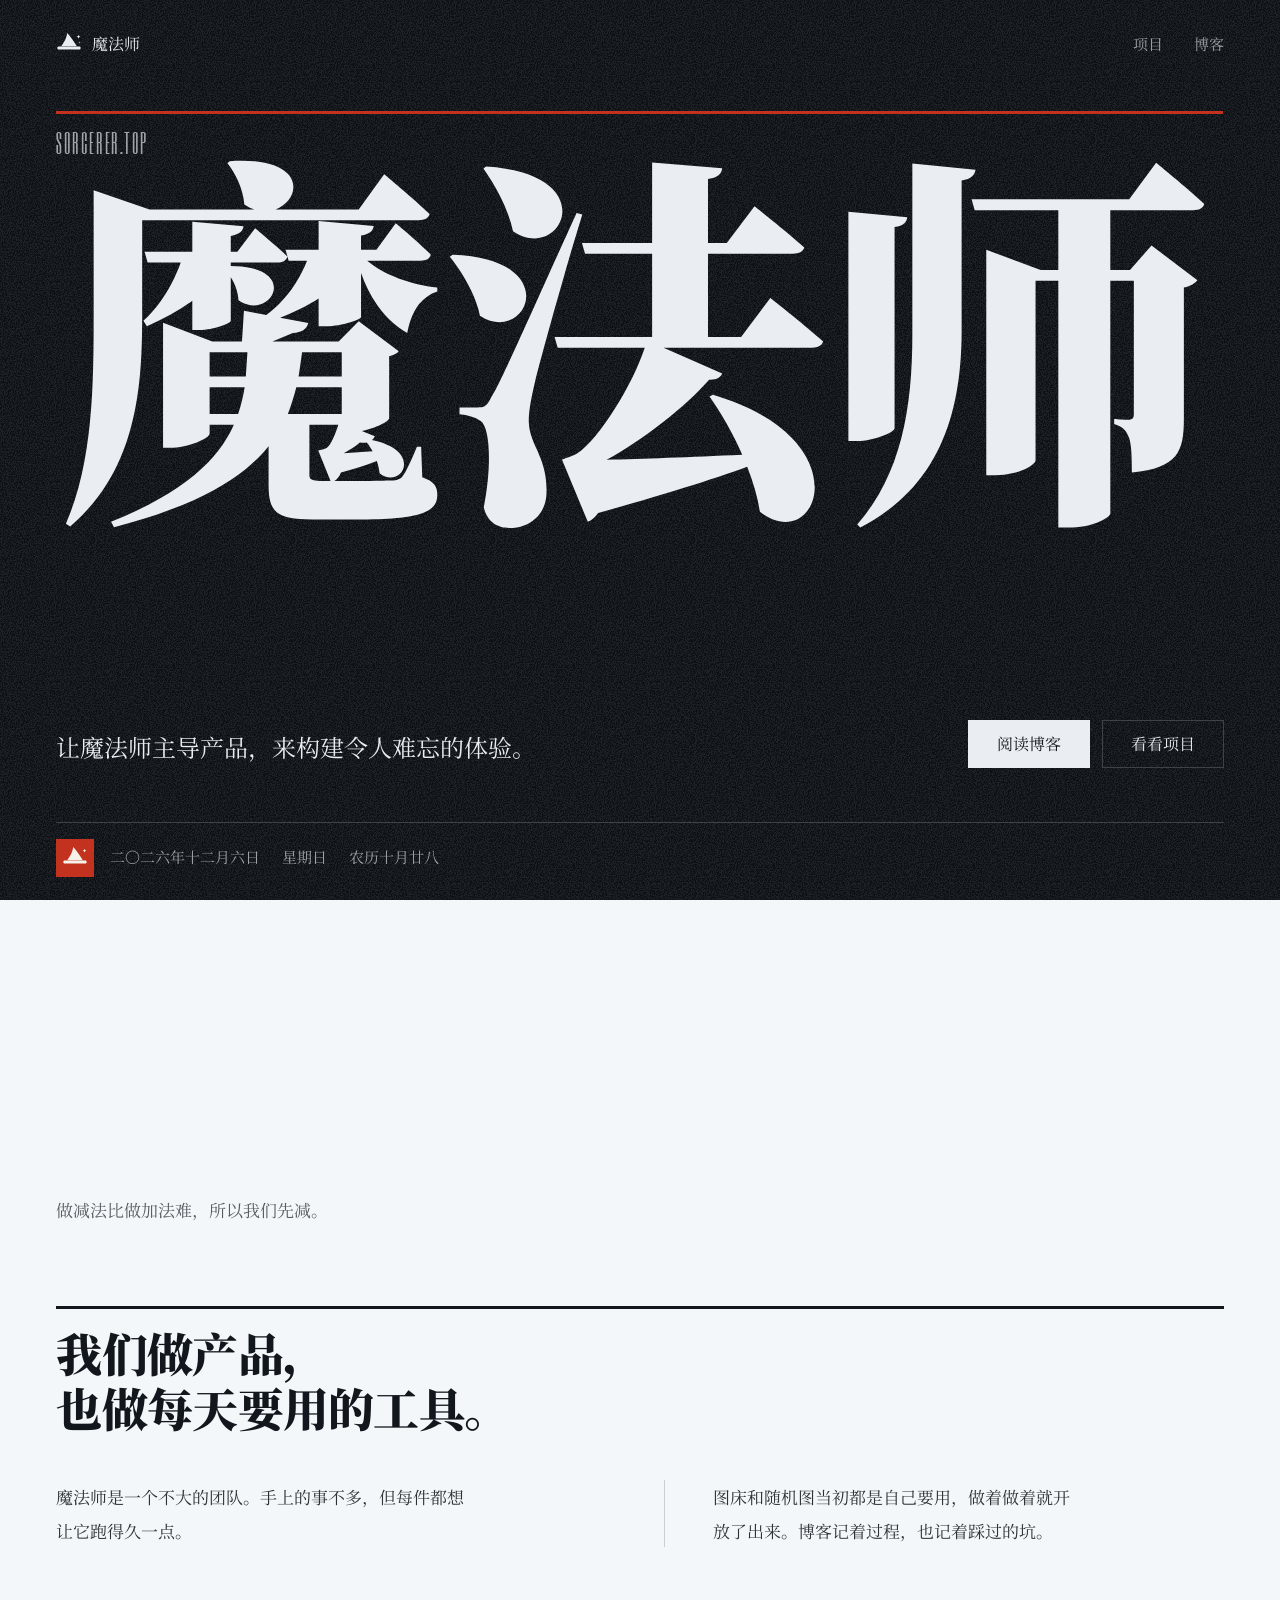
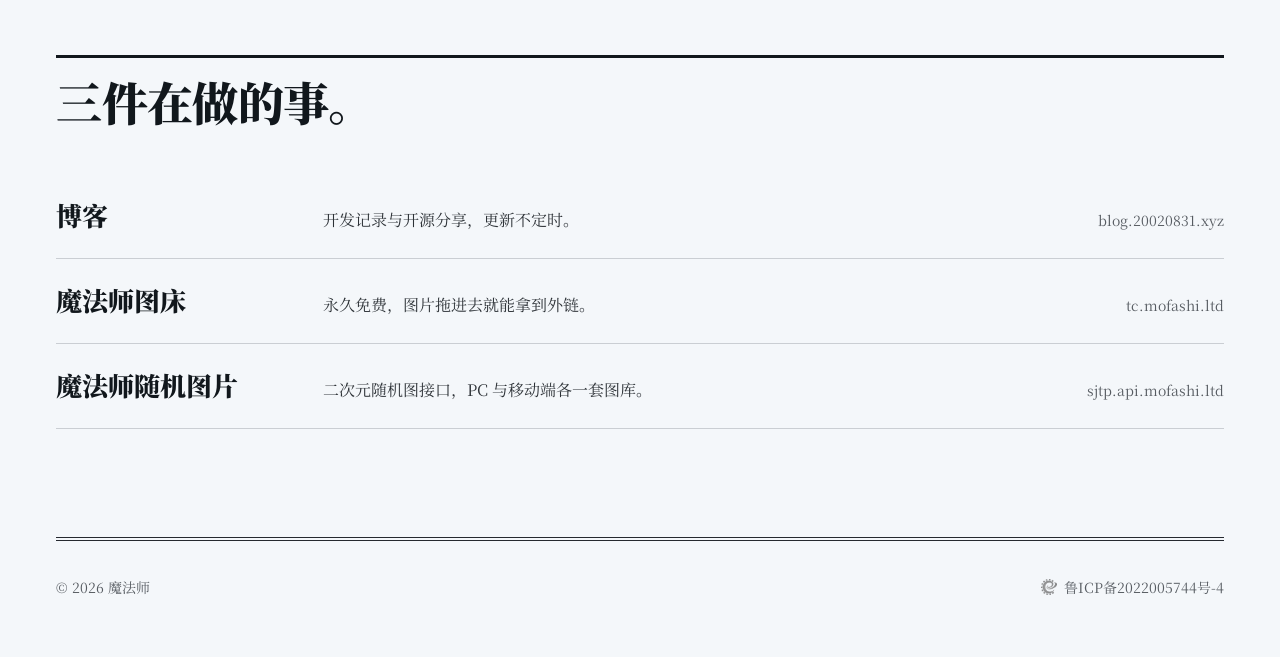
==== commit af28b8e1: "Audit fixes: share metadata, iOS icon, tap targets, mobile rhythm - 补 og:*/twitter:* 与 1200x630 分享卡（" ====
--- a/index.html
+++ b/index.html
@@ -7,16 +7,30 @@
   <title>魔法师 · SORCERER.TOP</title>
   <meta name="description" content="魔法师 —— 让魔法师主导产品，来构建令人难忘的体验。">
   <meta name="theme-color" content="#14171c">
+  <meta property="og:title" content="魔法师 · SORCERER.TOP">
+  <meta property="og:description" content="让魔法师主导产品，来构建令人难忘的体验。">
+  <meta property="og:type" content="website">
+  <meta property="og:url" content="https://sorcerer.top/">
+  <meta property="og:site_name" content="魔法师">
+  <meta property="og:locale" content="zh_CN">
+  <meta property="og:image" content="https://sorcerer.top/img/og.png">
+  <meta property="og:image:width" content="1200">
+  <meta property="og:image:height" content="630">
+  <meta property="og:image:alt" content="魔法师 · SORCERER.TOP">
+  <meta name="twitter:card" content="summary_large_image">
+  <meta name="twitter:title" content="魔法师 · SORCERER.TOP">
+  <meta name="twitter:description" content="让魔法师主导产品，来构建令人难忘的体验。">
+  <meta name="twitter:image" content="https://sorcerer.top/img/og.png">
   <script>document.documentElement.classList.add("js");</script>
   <link rel="icon" type="image/svg+xml" href="img/mark.svg">
-  <link rel="apple-touch-icon" sizes="180x180" href="img/logo.webp">
+  <link rel="apple-touch-icon" sizes="180x180" href="img/logo-180.png">
   <meta name="apple-mobile-web-app-title" content="魔法师">
   <link rel="preload" href="fonts/serif-900.woff2" as="font" type="font/woff2" crossorigin>
   <link rel="preload" href="fonts/serif-400.woff2" as="font" type="font/woff2" crossorigin>
   <link rel="preload" href="fonts/sixcaps-400.woff2" as="font" type="font/woff2" crossorigin>
-  <link rel="stylesheet" href="main.css?v=5">
+  <link rel="stylesheet" href="main.css?v=6">
   <script type="application/ld+json">
-    {"@context":"https://schema.org","@type":"Organization","name":"魔法师","alternateName":"SORCERER.TOP","url":"https://sorcerer.top/","description":"让魔法师主导产品，来构建令人难忘的体验。"}
+    {"@context":"https://schema.org","@type":"Organization","name":"魔法师","alternateName":"SORCERER.TOP","url":"https://sorcerer.top/","description":"让魔法师主导产品，来构建令人难忘的体验。","sameAs":["https://blog.20020831.xyz/","https://tc.mofashi.ltd/","https://sjtp.api.mofashi.ltd/"]}
   </script>
 </head>
 
@@ -69,7 +83,7 @@
           </svg>
         </span>
         <p class="dateline__text">
-          <time id="today" datetime="2026-10-29">二〇二六年十月二十九日</time>
+          <time id="today" datetime="2026-11-17">二〇二六年十一月十七日</time>
           <span id="weekday">星期四</span>
           <span id="lunar">农历九月二十</span>
         </p>
@@ -132,7 +146,7 @@
     </div>
   </footer>
 
-  <script src="js/app.js?v=5" defer></script>
+  <script src="js/app.js?v=6" defer></script>
 </body>
 
 </html>
--- a/main.css
+++ b/main.css
@@ -1,2 +1,2 @@
 /* Hallmark · theme: broadside, adapted · critique: P5 H5 E4 S5 R4 V4 · weakest E, one hero rule collapsed to zero width in flex, fixed */
-:root{--color-paper: oklch(97.4% .005 250);--color-paper-2: oklch(94.6% .007 250);--color-ink: oklch(20% .014 250);--color-ink-band: oklch(17.5% .012 250);--color-ink-2: oklch(31% .012 250);--color-muted: oklch(47% .011 250);--color-rule: oklch(85% .008 250);--color-rule-ink: oklch(28% .012 250);--color-on-ink: oklch(94.5% .006 250);--color-on-ink-muted: oklch(72% .008 250);--color-on-ink-line: oklch(38% .01 250);--color-accent: oklch(54% .185 31);--color-accent-ink: oklch(96% .012 80);--color-focus: oklch(54% .185 31);--font-serif: "Sorcerer Serif", "Songti SC", "Noto Serif CJK SC", "Source Han Serif SC", SimSun, serif;--font-mark: "Six Caps", "Arial Narrow", "Helvetica Neue", sans-serif;--tracking-mark: .06em;--rule-hair: 1px;--rule-bar: 3px;--space-3xs: .25rem;--space-2xs: .5rem;--space-xs: .75rem;--space-sm: 1rem;--space-md: 1.5rem;--space-lg: 2rem;--space-xl: 3rem;--space-2xl: 4.5rem;--space-3xl: 7rem;--space-side: clamp(1.25rem, 4.4vw, 4.75rem);--space-block-top: clamp(1rem, 2.4vh, 1.75rem);--space-block-bottom: clamp(1.25rem, 2.6vh, 2rem);--space-gutter: clamp(1.1rem, 2.4vw, 2rem);--space-flow: clamp(2rem, 6vh, 3.5rem);--space-head: clamp(2rem, 5vh, 3.5rem);--space-sect: clamp(4.5rem, 12vh, 8.5rem);--ease-out: cubic-bezier(.16, 1, .3, 1);--ease-in: cubic-bezier(.7, 0, .84, 0);--dur-micro: .12s;--dur-short: .22s;--dur-long: .42s;--texture-opacity: .07}@font-face{font-family:"Sorcerer Serif";src:url(fonts/serif-400.woff2) format("woff2");font-weight:400;font-style:normal;font-display:swap}@font-face{font-family:"Sorcerer Serif";src:url(fonts/serif-900.woff2) format("woff2");font-weight:900;font-style:normal;font-display:swap}@font-face{font-family:Six Caps;src:url(fonts/sixcaps-400.woff2) format("woff2");font-weight:400;font-style:normal;font-display:swap}*,*:before,*:after{box-sizing:border-box}html{overflow-x:clip;scrollbar-color:var(--color-rule-ink) var(--color-paper);-webkit-text-size-adjust:100%}body{overflow-x:clip;margin:0;background:var(--color-paper);color:var(--color-ink-2);font-family:var(--font-serif);font-size:1.0625rem;line-height:1.75;font-synthesis:none;-webkit-font-smoothing:antialiased;text-rendering:optimizeLegibility}h1,h2,p,ul,figure{margin:0}h1,h2{text-wrap:balance}ul{padding:0;list-style:none}a{color:inherit;text-decoration:none}img,svg{display:block;max-width:100%}::selection{background:var(--color-accent);color:var(--color-accent-ink)}:focus-visible{outline:2px solid var(--color-focus);outline-offset:4px;border-radius:1px}.skip{position:absolute;top:-100%;left:var(--space-sm);z-index:100;padding:var(--space-2xs) var(--space-sm);background:var(--color-ink);color:var(--color-paper);font-size:.875rem}.skip:focus{top:var(--space-2xs)}.shell{width:100%;max-width:1360px;margin-inline:auto;padding-inline:var(--space-side)}.hero{position:relative;isolation:isolate;display:flex;flex-direction:column;min-height:100svh;background:var(--color-ink-band);color:var(--color-on-ink)}.grain:after{content:"";position:absolute;inset:0;z-index:1;pointer-events:none;opacity:var(--texture-opacity);background-size:200px 200px;background-image:url("data:image/svg+xml,%3Csvg xmlns='http://www.w3.org/2000/svg' width='200' height='200'%3E%3Cfilter id='g'%3E%3CfeTurbulence type='fractalNoise' baseFrequency='0.85' numOctaves='2' stitchTiles='stitch'/%3E%3CfeColorMatrix values='0 0 0 0 1 0 0 0 0 1 0 0 0 0 1 0 0 0 9 -4'/%3E%3C/filter%3E%3Crect width='100%25' height='100%25' filter='url(%23g)'/%3E%3C/svg%3E")}.hero__shell{container-type:inline-size;position:relative;z-index:2;display:flex;flex:1;flex-direction:column;padding-block:var(--space-block-top) var(--space-block-bottom)}.topline{display:flex;align-items:center;justify-content:space-between;gap:var(--space-sm)}.brand{display:inline-flex;align-items:center;gap:.6rem;padding-block:var(--space-3xs)}.brand__mark{color:var(--color-on-ink)}.brand__name{font-size:1rem;line-height:1;color:var(--color-on-ink)}.nav{display:flex;gap:var(--space-gutter);font-size:.9375rem;line-height:1}.nav a{padding-block:.55rem;color:var(--color-on-ink-muted);border-bottom:var(--rule-hair) solid transparent;transition:color var(--dur-short) var(--ease-out),border-color var(--dur-short) var(--ease-out)}.nav a:hover,.nav a:active{color:var(--color-on-ink);border-color:var(--color-accent)}.rule{width:100%;height:var(--rule-bar);margin:var(--space-head) 0 0;border:0;background:var(--color-accent);transform-origin:left center}.wordmark{margin-top:var(--space-sm);font-family:var(--font-mark);font-size:clamp(1.0625rem,2.1cqi,1.5rem);font-weight:400;line-height:1;letter-spacing:var(--tracking-mark);color:var(--color-on-ink-muted)}.masthead{margin-top:var(--space-3xs);font-weight:900;line-height:.86;letter-spacing:-.01em;color:var(--color-on-ink);overflow-wrap:break-word;min-width:0}.masthead__fit{display:block;font-size:33cqi;white-space:nowrap}.hero__foot{display:flex;flex-wrap:wrap;align-items:flex-end;justify-content:space-between;gap:var(--space-md) var(--space-xl);margin-top:auto;padding-top:var(--space-flow)}.lede{max-width:22em;font-size:clamp(1.0625rem,2.2cqi,1.375rem);line-height:1.7;color:var(--color-on-ink)}.actions{display:flex;flex-wrap:wrap;gap:var(--space-xs)}.btn{display:inline-flex;align-items:center;justify-content:center;min-height:48px;padding-inline:clamp(1.25rem,2.4cqi,1.75rem);border:var(--rule-hair) solid currentColor;font-size:1rem;line-height:1;transition:background-color var(--dur-short) var(--ease-out),color var(--dur-short) var(--ease-out),border-color var(--dur-short) var(--ease-out)}.btn--solid{background:var(--color-on-ink);border-color:var(--color-on-ink);color:var(--color-ink)}.btn--solid:hover,.btn--solid:active{background:var(--color-accent);border-color:var(--color-accent);color:var(--color-accent-ink)}.btn--ghost{border-color:var(--color-on-ink-line);color:var(--color-on-ink)}.btn--ghost:hover,.btn--ghost:active{border-color:var(--color-on-ink);background:var(--color-on-ink);color:var(--color-ink)}.dateline{display:flex;align-items:center;gap:var(--space-sm);margin-top:var(--space-flow);padding-top:var(--space-sm);border-top:var(--rule-hair) solid var(--color-on-ink-line)}.seal{display:grid;place-items:center;flex:none;width:38px;height:38px;background:var(--color-accent);color:var(--color-accent-ink)}.dateline__text{display:flex;flex-wrap:wrap;gap:.35rem 1.35rem;font-size:.9375rem;line-height:1.5;color:var(--color-on-ink-muted);font-variant-numeric:tabular-nums}.statement{padding-block:var(--space-sect) clamp(3.5rem,9vh,6rem)}.statement__head{max-width:20ch;font-size:clamp(2.15rem,5.4cqi,4.4rem);font-weight:900;line-height:1.18;letter-spacing:-.015em;color:var(--color-ink);overflow-wrap:break-word;min-width:0}.statement__note{max-width:24em;margin-top:var(--space-md);font-size:1.0625rem;color:var(--color-muted)}.section-head{padding-top:var(--space-sm);border-top:var(--rule-bar) solid var(--color-ink);font-size:clamp(2.25rem,3.6cqi,3rem);font-weight:900;line-height:1.2;letter-spacing:-.015em;color:var(--color-ink);overflow-wrap:break-word;min-width:0}.about{padding-bottom:var(--space-sect)}.about__body{display:grid;grid-template-columns:minmax(0,1fr) minmax(0,1fr);gap:var(--space-xl);margin-top:var(--space-head);max-width:74rem}.about__body p{max-width:46ch;font-size:1.0625rem;line-height:1.95}.about__body p+p{padding-left:var(--space-xl);border-left:var(--rule-hair) solid var(--color-rule)}.projects{padding-bottom:var(--space-sect)}.rows{margin-top:var(--space-head)}.rows li{border-bottom:var(--rule-hair) solid var(--color-rule)}.row{display:grid;grid-template-columns:minmax(0,2.6fr) minmax(0,7fr) minmax(0,2.4fr);align-items:baseline;gap:var(--space-2xs) var(--space-md);margin-inline:calc(var(--space-sm) * -1);padding:var(--space-md) var(--space-sm);transition:background-color var(--dur-short) var(--ease-out)}.row:hover,.row:active{background:var(--color-paper-2)}.row__name{font-size:clamp(1.25rem,2.2cqi,1.625rem);font-weight:900;line-height:1.3;color:var(--color-ink);text-decoration:underline;text-decoration-color:transparent;text-decoration-thickness:2px;text-underline-offset:.18em;transition:color var(--dur-short) var(--ease-out),text-decoration-color var(--dur-short) var(--ease-out)}.row__note{font-size:1rem;color:var(--color-ink-2)}.row__host{justify-self:end;font-size:.875rem;color:var(--color-muted);transition:color var(--dur-short) var(--ease-out)}.row:hover .row__name,.row:focus-visible .row__name{color:var(--color-accent);text-decoration-color:var(--color-accent)}.row:hover .row__host{color:var(--color-ink)}.foot{padding-bottom:var(--space-xl)}.foot__rule{height:2px;margin:0;border:0;border-top:var(--rule-hair) solid var(--color-rule-ink);border-bottom:var(--rule-hair) solid var(--color-rule-ink);box-sizing:content-box}.foot__grid{display:flex;flex-wrap:wrap;align-items:center;justify-content:space-between;gap:var(--space-xs) var(--space-lg);padding-top:var(--space-md);font-size:.875rem;color:var(--color-muted)}.beian{display:inline-flex;align-items:center;gap:.45rem;color:var(--color-muted);transition:color var(--dur-short) var(--ease-out)}.beian img{width:16px;height:16px;opacity:.75;filter:grayscale(1)}.beian:hover,.beian:active{color:var(--color-ink)}@media (prefers-reduced-motion: no-preference){.js .rule{animation:rule-draw var(--dur-long) var(--ease-out) .12s both}.js .wordmark,.js .masthead,.js .hero__foot,.js .dateline{animation:rise .62s var(--ease-out) both}.js .wordmark{animation-delay:.16s}.js .masthead{animation-delay:.22s}.js .hero__foot{animation-delay:.34s}.js .dateline{animation-delay:.42s}}@keyframes rise{0%{opacity:0;transform:translateY(.5em)}to{opacity:1;transform:none}}@keyframes rule-draw{0%{transform:scaleX(0)}to{transform:none}}@supports (animation-timeline: view()){@media (prefers-reduced-motion: no-preference) and (min-width: 40rem){.statement__head{animation:head-wipe linear both;animation-timeline:view();animation-range:entry 0% cover 35%}}}@keyframes head-wipe{0%{clip-path:inset(0 100% 0 0);transform:translate(-.18em)}to{clip-path:inset(0 0 0 0);transform:none}}.js .statement__head.is-idle{opacity:0;transform:translateY(1.25rem)}.js .statement__head.is-in{opacity:1;transform:none;transition:opacity .62s var(--ease-out),transform .62s var(--ease-out)}@media (max-width: 60rem){.about__body{grid-template-columns:minmax(0,1fr);gap:var(--space-md)}.about__body p+p{padding-left:0;border-left:0;padding-top:var(--space-md);border-top:var(--rule-hair) solid var(--color-rule)}.row{grid-template-columns:minmax(0,1fr);gap:.35rem}.row__host{justify-self:start}}@media (max-width: 40rem){.br-wide{display:none}.hero__foot{flex-direction:column;align-items:stretch;margin-top:var(--space-flow)}.dateline{margin-top:auto}.actions{width:100%}.btn{flex:1}.masthead__fit{font-size:32.6cqi}.statement__head{max-width:24ch}.foot__grid{flex-direction:column;align-items:flex-start}}@media (prefers-reduced-motion: reduce){*,*:before,*:after{animation-duration:1ms!important;animation-delay:0ms!important;transition-duration:1ms!important}.js .statement__head.is-idle{opacity:1;transform:none}}
+:root{--color-paper: oklch(97.4% .005 250);--color-paper-2: oklch(94.6% .007 250);--color-ink: oklch(20% .014 250);--color-ink-band: oklch(17.5% .012 250);--color-ink-2: oklch(31% .012 250);--color-muted: oklch(47% .011 250);--color-rule: oklch(85% .008 250);--color-rule-ink: oklch(28% .012 250);--color-on-ink: oklch(94.5% .006 250);--color-on-ink-muted: oklch(72% .008 250);--color-on-ink-line: oklch(38% .01 250);--color-accent: oklch(54% .185 31);--color-accent-ink: oklch(96% .012 80);--color-focus: oklch(54% .185 31);--color-print-paper: oklch(100% .005 250);--color-print-ink: oklch(14% .008 250);--color-print-muted: oklch(31% .008 250);--color-print-line: oklch(64% .008 250);--color-print-accent: oklch(51% .14 29);--font-serif: "Sorcerer Serif", "Songti SC", "Noto Serif CJK SC", "Source Han Serif SC", SimSun, serif;--font-mark: "Six Caps", "Arial Narrow", "Helvetica Neue", sans-serif;--tracking-mark: .06em;--rule-hair: 1px;--rule-bar: 3px;--space-3xs: .25rem;--space-2xs: .5rem;--space-xs: .75rem;--space-sm: 1rem;--space-md: 1.5rem;--space-lg: 2rem;--space-xl: 3rem;--space-2xl: 4.5rem;--space-3xl: 7rem;--space-side: clamp(1.25rem, 4.4vw, 4.75rem);--space-block-top: clamp(1rem, 2.4vh, 1.75rem);--space-block-bottom: clamp(1.25rem, 2.6vh, 2rem);--space-gutter: clamp(1.1rem, 2.4vw, 2rem);--space-flow: clamp(2rem, 6vh, 3.5rem);--space-head: clamp(2rem, 5vh, 3.5rem);--space-sect: clamp(4.5rem, 12vh, 8.5rem);--ease-out: cubic-bezier(.16, 1, .3, 1);--ease-in: cubic-bezier(.7, 0, .84, 0);--dur-micro: .12s;--dur-short: .22s;--dur-long: .42s;--texture-opacity: .07}@font-face{font-family:"Sorcerer Serif";src:url(fonts/serif-400.woff2) format("woff2");font-weight:400;font-style:normal;font-display:swap}@font-face{font-family:"Sorcerer Serif";src:url(fonts/serif-900.woff2) format("woff2");font-weight:900;font-style:normal;font-display:swap}@font-face{font-family:Six Caps;src:url(fonts/sixcaps-400.woff2) format("woff2");font-weight:400;font-style:normal;font-display:swap}*,*:before,*:after{box-sizing:border-box}html{overflow-x:clip;scrollbar-color:var(--color-rule-ink) var(--color-paper);-webkit-text-size-adjust:100%}body{overflow-x:clip;margin:0;background:var(--color-paper);color:var(--color-ink-2);font-family:var(--font-serif);font-size:1.0625rem;line-height:1.75;font-synthesis:none;-webkit-font-smoothing:antialiased;text-rendering:optimizeLegibility}h1,h2,p,ul,figure{margin:0}h1,h2{text-wrap:balance}ul{padding:0;list-style:none}a{color:inherit;text-decoration:none;-webkit-tap-highlight-color:transparent}img,svg{display:block;max-width:100%}::selection{background:var(--color-accent);color:var(--color-accent-ink)}:focus-visible{outline:2px solid var(--color-focus);outline-offset:4px;border-radius:1px}.skip{position:absolute;top:-100%;left:var(--space-sm);z-index:100;padding:var(--space-2xs) var(--space-sm);background:var(--color-ink);color:var(--color-paper);font-size:.875rem}.skip:focus{top:var(--space-2xs)}.shell{width:100%;max-width:1360px;margin-inline:auto;padding-inline:var(--space-side)}.hero{position:relative;isolation:isolate;display:flex;flex-direction:column;min-height:100svh;background:var(--color-ink-band);color:var(--color-on-ink)}.grain:after{content:"";position:absolute;inset:0;z-index:1;pointer-events:none;opacity:var(--texture-opacity);background-size:200px 200px;background-image:url("data:image/svg+xml,%3Csvg xmlns='http://www.w3.org/2000/svg' width='200' height='200'%3E%3Cfilter id='g'%3E%3CfeTurbulence type='fractalNoise' baseFrequency='0.85' numOctaves='2' stitchTiles='stitch'/%3E%3CfeColorMatrix values='0 0 0 0 1 0 0 0 0 1 0 0 0 0 1 0 0 0 9 -4'/%3E%3C/filter%3E%3Crect width='100%25' height='100%25' filter='url(%23g)'/%3E%3C/svg%3E")}.hero__shell{container-type:inline-size;position:relative;z-index:2;display:flex;flex:1;flex-direction:column;padding-block:var(--space-block-top) var(--space-block-bottom)}.topline{display:flex;align-items:center;justify-content:space-between;gap:var(--space-sm)}.brand{display:inline-flex;align-items:center;gap:.6rem;min-height:44px;padding-block:var(--space-3xs)}.brand__mark{color:var(--color-on-ink)}.brand__name{font-size:1rem;line-height:1;color:var(--color-on-ink)}.nav{display:flex;gap:var(--space-gutter);font-size:.9375rem;line-height:1}.nav a{position:relative;display:inline-flex;align-items:center;min-height:44px;color:var(--color-on-ink-muted);transition:color var(--dur-short) var(--ease-out)}.nav a:after{content:"";position:absolute;left:0;right:0;bottom:12px;height:var(--rule-hair);background:transparent;transition:background-color var(--dur-short) var(--ease-out)}.nav a:hover,.nav a:active{color:var(--color-on-ink)}.nav a:hover:after,.nav a:active:after{background:var(--color-accent)}.rule{width:100%;height:var(--rule-bar);margin:var(--space-head) 0 0;border:0;background:var(--color-accent);transform-origin:left center}.wordmark{margin-top:var(--space-sm);font-family:var(--font-mark);font-size:clamp(1.25rem,2.3vw,1.75rem);font-size:clamp(1.25rem,2.2cqi,1.75rem);font-weight:400;line-height:1;letter-spacing:var(--tracking-mark);color:var(--color-on-ink-muted)}.masthead{margin-top:var(--space-3xs);font-weight:900;line-height:.86;letter-spacing:-.01em;color:var(--color-on-ink);overflow-wrap:break-word;min-width:0}.masthead__fit{display:block;font-size:30.1vw;font-size:33cqi;white-space:nowrap}.hero__foot{display:flex;flex-wrap:wrap;align-items:flex-end;justify-content:space-between;gap:var(--space-md) var(--space-xl);margin-top:auto;padding-top:var(--space-flow)}.lede{max-width:22em;font-size:clamp(1.0625rem,2.2vw,1.5rem);font-size:clamp(1.0625rem,2.4cqi,1.5rem);line-height:1.7;color:var(--color-on-ink)}.actions{display:flex;flex-wrap:wrap;gap:var(--space-xs)}.btn{display:inline-flex;align-items:center;justify-content:center;min-height:48px;padding-inline:var(--space-md);padding-inline:clamp(1.25rem,2.4cqi,1.75rem);border:var(--rule-hair) solid currentColor;font-size:1rem;line-height:1;transition:background-color var(--dur-short) var(--ease-out),color var(--dur-short) var(--ease-out),border-color var(--dur-short) var(--ease-out)}.btn--solid{background:var(--color-on-ink);border-color:var(--color-on-ink);color:var(--color-ink)}.btn--solid:hover,.btn--solid:active{background:var(--color-accent);border-color:var(--color-accent);color:var(--color-accent-ink)}.btn--ghost{border-color:var(--color-on-ink-line);color:var(--color-on-ink)}.btn--ghost:hover,.btn--ghost:active{border-color:var(--color-on-ink);background:var(--color-on-ink);color:var(--color-ink)}.dateline{display:flex;align-items:center;gap:var(--space-sm);margin-top:var(--space-flow);padding-top:var(--space-sm);border-top:var(--rule-hair) solid var(--color-on-ink-line)}.seal{display:grid;place-items:center;flex:none;width:38px;height:38px;background:var(--color-accent);color:var(--color-accent-ink)}.dateline__text{display:flex;flex-wrap:wrap;gap:.35rem 1.35rem;font-size:.9375rem;line-height:1.5;color:var(--color-on-ink-muted);font-variant-numeric:tabular-nums}.statement{padding-block:var(--space-sect) clamp(3.5rem,9vh,6rem)}.statement__head{max-width:20ch;font-size:clamp(2.15rem,5vw,4.4rem);font-size:clamp(2.15rem,5.4cqi,4.4rem);font-weight:900;line-height:1.18;letter-spacing:-.015em;color:var(--color-ink);overflow-wrap:break-word;min-width:0}.statement__note{max-width:24em;margin-top:var(--space-md);font-size:1.0625rem;color:var(--color-muted)}.section-head{padding-top:var(--space-sm);border-top:var(--rule-bar) solid var(--color-ink);font-size:clamp(2.25rem,3.3vw,3rem);font-size:clamp(2.25rem,3.6cqi,3rem);font-weight:900;line-height:1.2;letter-spacing:-.015em;color:var(--color-ink);overflow-wrap:break-word;min-width:0}.about{padding-bottom:var(--space-sect)}.about__body{display:grid;grid-template-columns:minmax(0,1fr) minmax(0,1fr);gap:var(--space-xl);margin-top:var(--space-head);max-width:74rem}.about__body p{max-width:46ch;font-size:1.0625rem;line-height:1.95}.about__body p+p{padding-left:var(--space-xl);border-left:var(--rule-hair) solid var(--color-rule)}.projects{padding-bottom:var(--space-sect)}.rows{margin-top:var(--space-head)}.rows li{border-bottom:var(--rule-hair) solid var(--color-rule)}.row{display:grid;grid-template-columns:minmax(0,2.6fr) minmax(0,7fr) minmax(0,2.4fr);align-items:baseline;gap:var(--space-2xs) var(--space-md);margin-inline:calc(var(--space-sm) * -1);padding:var(--space-md) var(--space-sm);transition:background-color var(--dur-short) var(--ease-out)}.row:hover,.row:active{background:var(--color-paper-2)}.row__name{font-size:clamp(1.25rem,2vw,1.625rem);font-size:clamp(1.25rem,2.2cqi,1.625rem);font-weight:900;line-height:1.3;color:var(--color-ink);text-decoration:underline;text-decoration-color:transparent;text-decoration-thickness:2px;text-underline-offset:.18em;transition:color var(--dur-short) var(--ease-out),text-decoration-color var(--dur-short) var(--ease-out)}.row__note{font-size:1rem;color:var(--color-ink-2)}.row__host{justify-self:end;font-size:.875rem;color:var(--color-muted);transition:color var(--dur-short) var(--ease-out)}.row:hover .row__name,.row:focus-visible .row__name{color:var(--color-accent);text-decoration-color:var(--color-accent)}.row:hover .row__host{color:var(--color-ink)}.foot{padding-bottom:var(--space-xl)}.foot__rule{height:2px;margin:0;border:0;border-top:var(--rule-hair) solid var(--color-rule-ink);border-bottom:var(--rule-hair) solid var(--color-rule-ink);box-sizing:content-box}.foot__grid{display:flex;flex-wrap:wrap;align-items:center;justify-content:space-between;gap:var(--space-xs) var(--space-lg);padding-top:var(--space-md);font-size:.875rem;color:var(--color-muted)}.beian{display:inline-flex;align-items:center;gap:.45rem;min-height:44px;color:var(--color-muted);transition:color var(--dur-short) var(--ease-out)}.beian img{width:16px;height:16px;opacity:.75;filter:grayscale(1)}.beian:hover,.beian:active{color:var(--color-ink)}@media (prefers-reduced-motion: no-preference){.js .rule{animation:rule-draw var(--dur-long) var(--ease-out) .12s both}.js .wordmark,.js .masthead,.js .hero__foot,.js .dateline{animation:rise .62s var(--ease-out) both}.js .wordmark{animation-delay:.16s}.js .masthead{animation-delay:.22s}.js .hero__foot{animation-delay:.34s}.js .dateline{animation-delay:.42s}}@keyframes rise{0%{opacity:0;transform:translateY(.5em)}to{opacity:1;transform:none}}@keyframes rule-draw{0%{transform:scaleX(0)}to{transform:none}}@supports (animation-timeline: view()){@media (prefers-reduced-motion: no-preference) and (min-width: 40rem){.statement__head{animation:head-wipe linear both;animation-timeline:view();animation-range:entry 0% cover 35%}}}@keyframes head-wipe{0%{clip-path:inset(0 100% 0 0);transform:translate(-.18em)}to{clip-path:inset(0 0 0 0);transform:none}}.js .statement__head.is-idle{opacity:0;transform:translateY(1.25rem)}.js .statement__head.is-in{opacity:1;transform:none;transition:opacity .62s var(--ease-out),transform .62s var(--ease-out)}@media (max-width: 60rem){.about__body{grid-template-columns:minmax(0,1fr);gap:var(--space-md)}.about__body p+p{padding-left:0;border-left:0;padding-top:var(--space-md);border-top:var(--rule-hair) solid var(--color-rule)}.row{grid-template-columns:minmax(0,1fr);gap:.35rem}.row__host{justify-self:start}}@media (max-width: 40rem){.br-wide{display:none}.hero__foot{flex-direction:column;align-items:stretch;margin-top:var(--space-flow)}.actions{width:100%}.btn{flex:1}.masthead__fit{font-size:29.7vw;font-size:32.6cqi}.statement__head{max-width:24ch}.foot__grid{flex-direction:column;align-items:flex-start}}@media (prefers-reduced-motion: reduce){*,*:before,*:after{animation-duration:1ms!important;animation-delay:0ms!important;transition-duration:1ms!important}.js .statement__head.is-idle{opacity:1;transform:none}}@media print{*,*:before,*:after{animation:none!important;transition:none!important}html,body{background:var(--color-print-paper);color:var(--color-print-ink)}.hero{min-height:auto;background:var(--color-print-paper);color:var(--color-print-ink)}.grain:after,.nav,.actions,.skip{display:none}.brand__mark,.lede,.masthead{color:var(--color-print-ink)}.wordmark,.dateline__text{color:var(--color-print-muted)}.rule,.seal{background:var(--color-print-accent)}.seal{color:var(--color-print-paper)}.js .statement__head.is-idle{opacity:1;transform:none}.statement__head{clip-path:none}.rows li,.row{break-inside:avoid}.foot__rule{border-color:var(--color-print-line)}}
